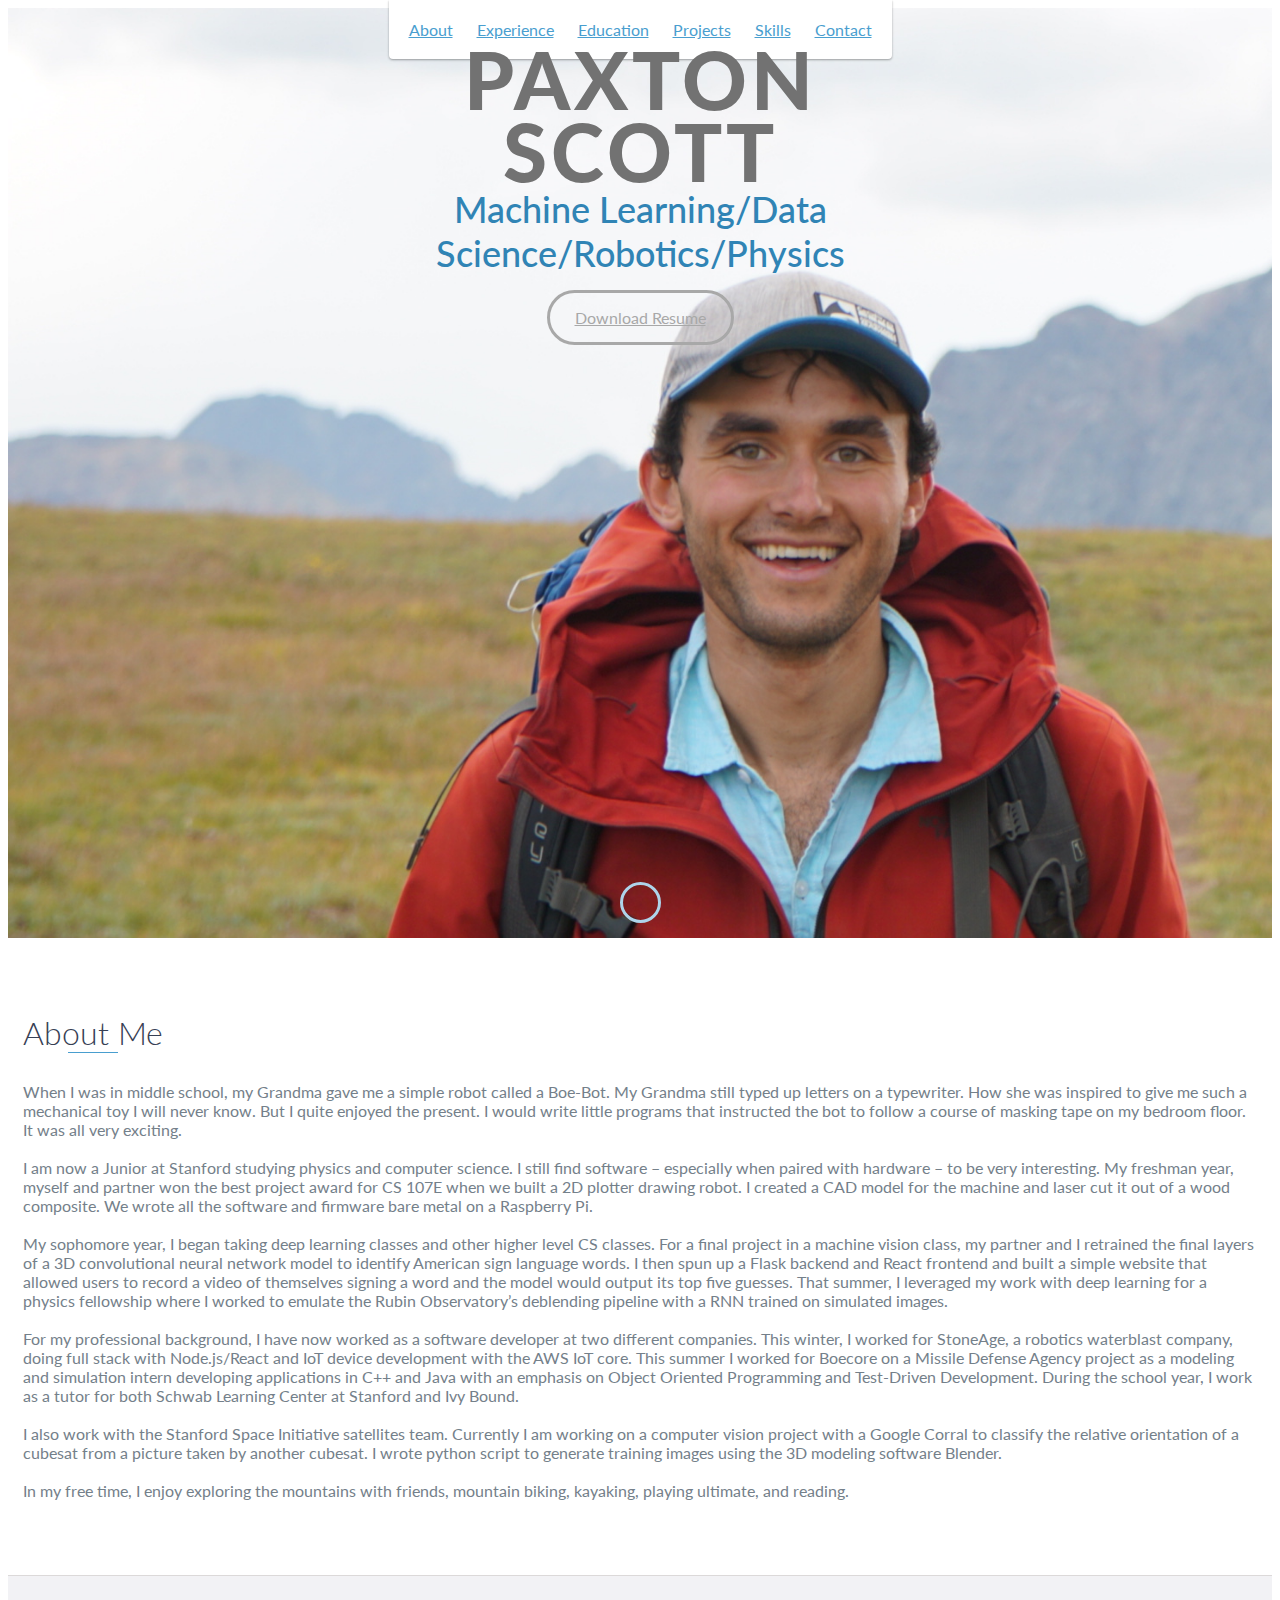
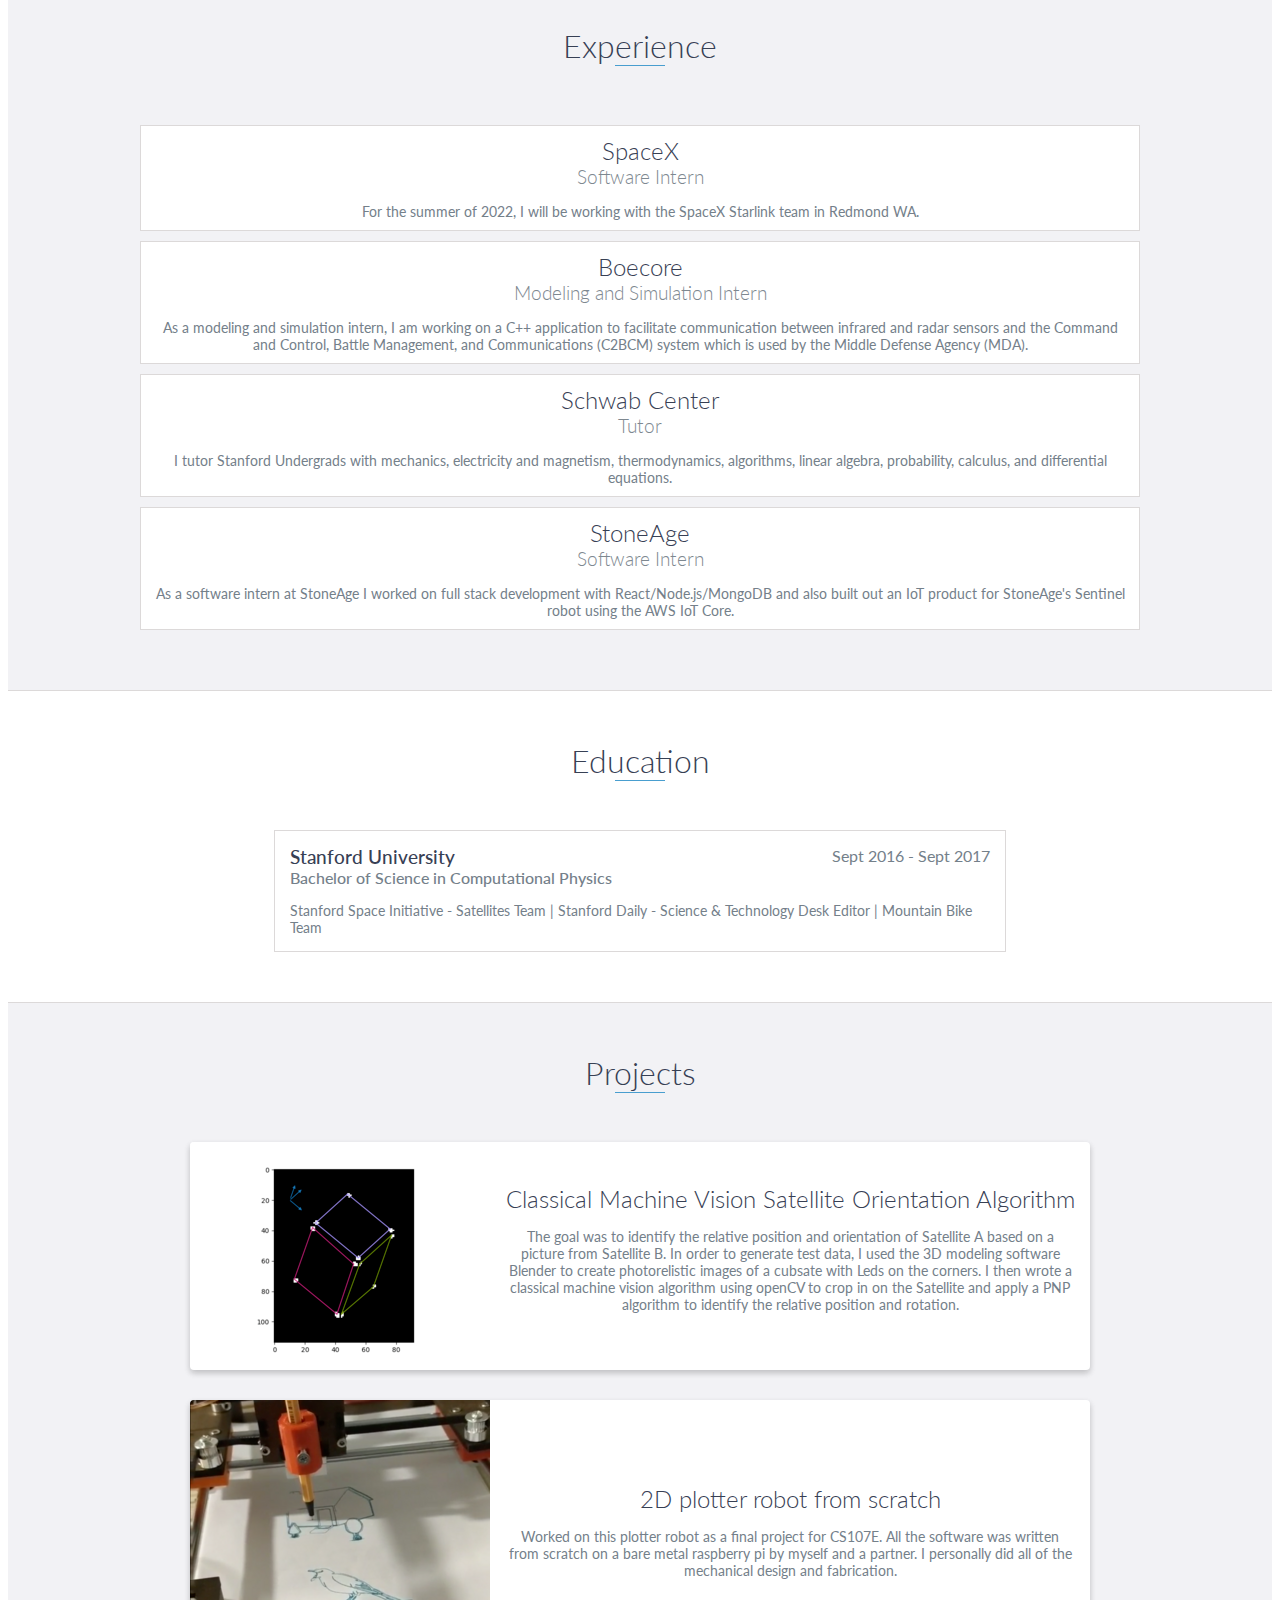
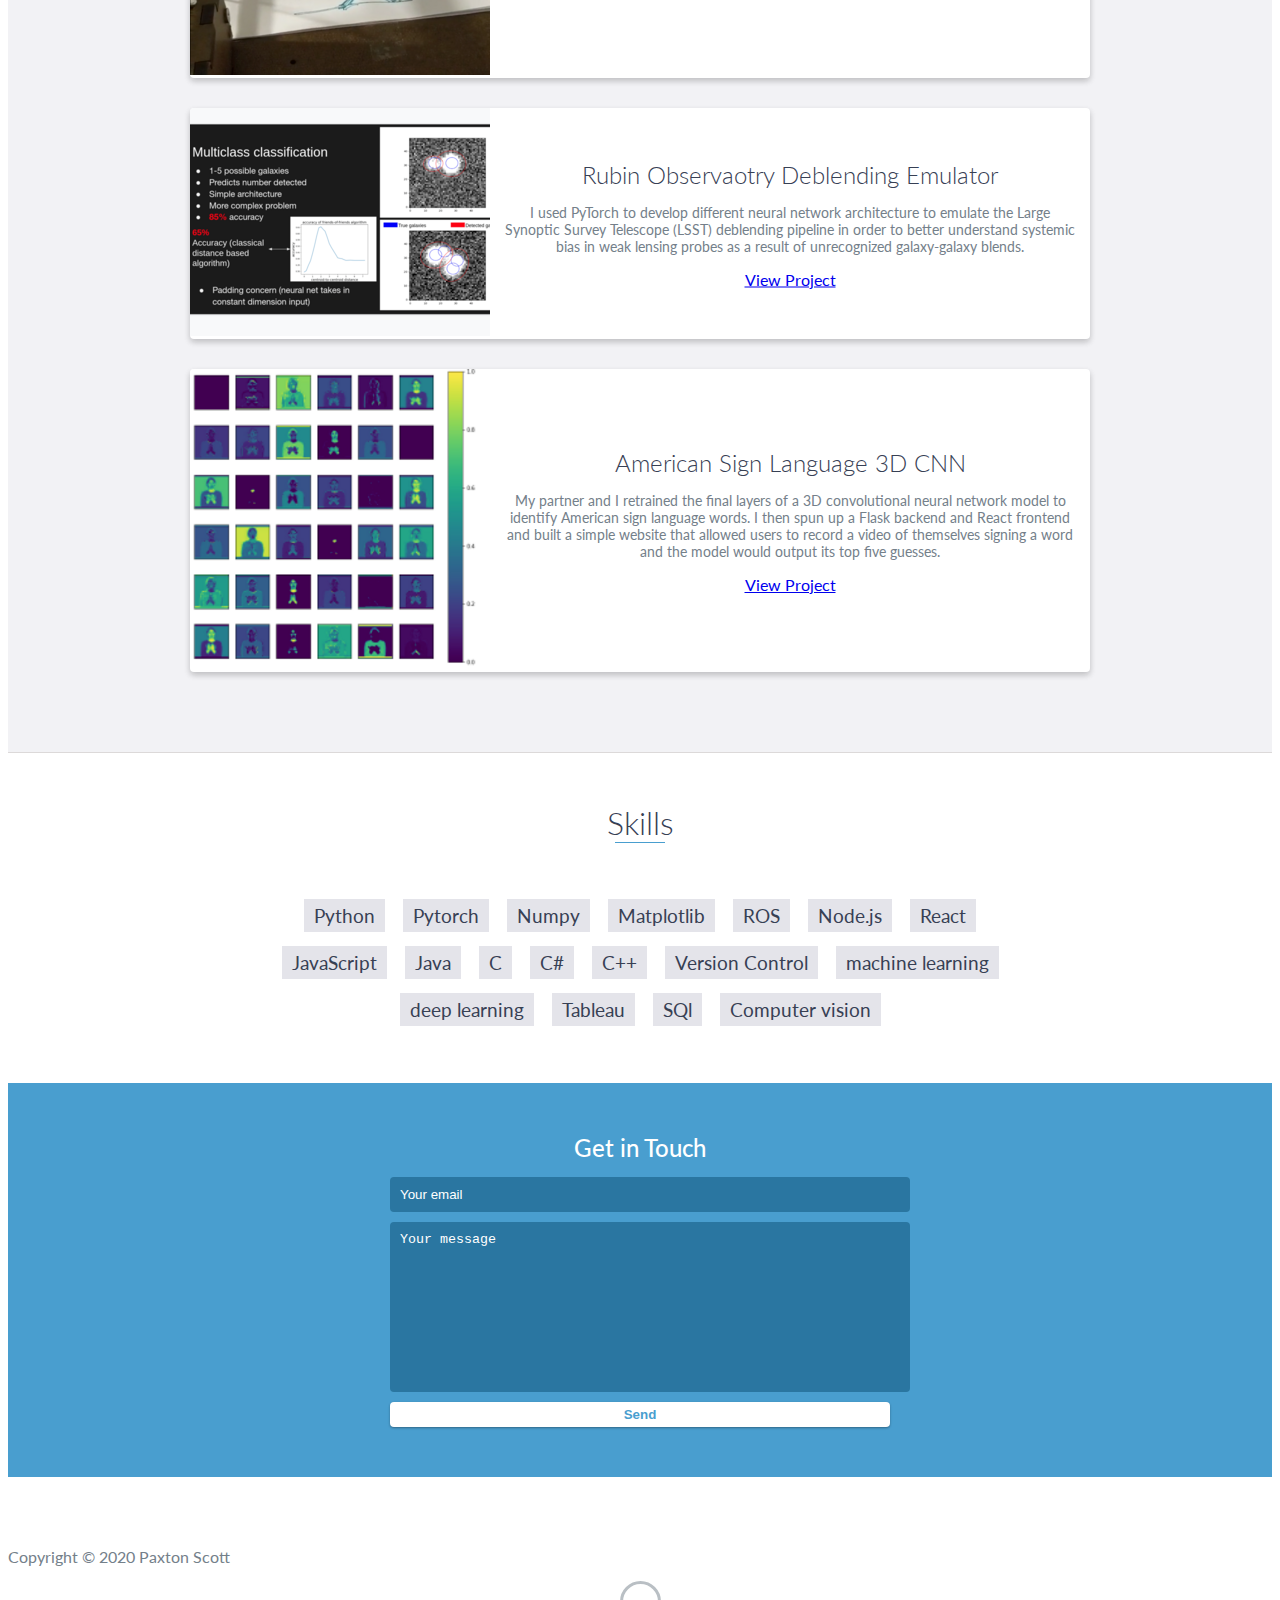
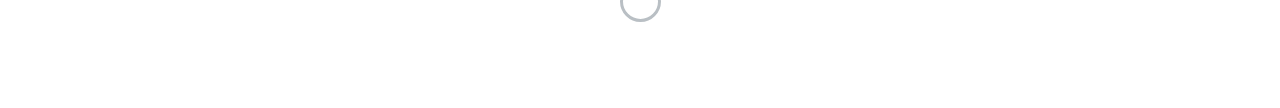
==== index.html @ 24ae9652 "added space x experince" ====
<!DOCTYPE html>
<html class="no-js" lang="en">

<head>
    <meta charset="utf-8">
    <meta http-equiv="X-UA-Compatible" content="IE=edge">
    <meta name="viewport" content="width=device-width, initial-scale=1">
    <title>My Portfolio</title>
	<link rel="shortcut icon" href="favicon.ico" type="image/x-icon">
	<link rel="icon" href="favicon.ico" type="image/x-icon">
    <link href="https://fonts.googleapis.com/css?family=Lato:300,400,700,900" rel="stylesheet">
    <link rel="stylesheet" href="libs/font-awesome/css/font-awesome.min.css">
    <link href="css/bootstrap.min.css" rel="stylesheet">
    <link href="css/styles.css" rel="stylesheet">
</head>

<body>
    <div id="mobile-menu-open" class="shadow-large">
        <i class="fa fa-bars" aria-hidden="true"></i>
    </div>
    <!-- End #mobile-menu-toggle -->
    <header>
        <div id="mobile-menu-close">
            <span>Close</span> <i class="fa fa-times" aria-hidden="true"></i>
        </div>
        <ul id="menu" class="shadow">
            <li>
                <a href="#about">About</a>
            </li>
            <li>
                <a href="#experience">Experience</a>
            </li>
            <li>
                <a href="#education">Education</a>
            </li>
            <li>
                <a href="#projects">Projects</a>
            </li>
            <li>
                <a href="#skills">Skills</a>
            </li>
            <li>
                <a href="#contact">Contact</a>
            </li>
        </ul>
    </header>
    <!-- End header -->

    <div id="lead">
        <div id="lead-content">
            <h1>Paxton Scott</h1>
            <h2>Machine Learning/Data Science/Robotics/Physics</h2>
            <a href="../images/paxtonResume.pdf" class="btn-rounded-white">Download Resume</a>
        </div>
        <!-- End #lead-content -->

        <div id="lead-overlay"></div>

        <div id="lead-down">
            <span>
                <i class="fa fa-chevron-down" aria-hidden="true"></i>
            </span>
        </div>
        <!-- End #lead-down -->
    </div>
    <!-- End #lead -->

    <div id="about">
        <div class="container">
            <div class="row">
                <div class="col-md-4">
                    <h2 class="heading">About Me</h2>
                </div>
                <div class="col-md-8">
                    <p>
                        When I was in middle school, my Grandma gave me a simple robot called a Boe-Bot. My Grandma still typed up letters on a typewriter. How she was inspired to give me such a mechanical toy I will never know. But I quite enjoyed the present. I would write little programs that instructed the bot to follow a course of masking tape on my bedroom floor. It was all very exciting. 
                        <br> <br>
                        I am now a Junior at Stanford studying physics and computer science. I still find software – especially when paired with hardware – to be very interesting. My freshman year, myself and partner won the best project award for CS 107E when we built a 2D plotter drawing robot. I created a CAD model for the machine and laser cut it out of a wood composite. We wrote all the software and firmware bare metal on a Raspberry Pi. 
                        <br> <br>
                        My sophomore year, I began taking deep learning classes and other higher level CS classes. For a final project in a machine vision class, my partner and I retrained the final layers of a 3D convolutional neural network model to identify American sign language words. I then spun up a  Flask backend and React frontend and built a simple website that allowed users to record a video of themselves signing a word and the model would output its top five guesses. That summer, I leveraged my work with deep learning for a physics fellowship where I worked to emulate the Rubin Observatory’s deblending pipeline with a RNN trained on simulated images. 
                        <br> <br>
                        For my professional background, I have now worked as a software developer at two different companies. This winter, I worked for StoneAge, a robotics waterblast company, doing full stack with Node.js/React and IoT device development with the AWS IoT core. This summer I worked for Boecore on a Missile Defense Agency project as a modeling and simulation intern developing applications in C++ and Java with an emphasis on Object Oriented Programming and Test-Driven Development. During the school year, I work as a tutor for both Schwab Learning Center at Stanford and Ivy Bound.
                        <br> <br>
                        I also work with the Stanford Space Initiative satellites team. Currently I am working on a computer vision project with a Google Corral to classify the relative orientation of a cubesat from a picture taken by another cubesat. I wrote python script to generate training images using the 3D modeling software Blender. 
                        <br> <br>
                        In my free time, I enjoy exploring the mountains with friends, mountain biking, kayaking, playing ultimate, and reading. 

                        
                    </p>
                </div>
            </div>
        </div>
    </div>
    <!-- End #about -->

    <div id="experience" class="background-alt">
        <h2 class="heading">Experience</h2>
        <div id="experience-timeline">
            <div data-date="June 2019 – Present">
                <h3>SpaceX</h3>
                <h4>Software Intern</h4>
                <p>
                    For the summer of 2022, I will be working with the SpaceX Starlink team in Redmond WA. 
                </p>
            </div>

            <div data-date="June 2021 – August 2021">
                <h3>Boecore</h3>
                <h4>Modeling and Simulation Intern</h4>
                <p>
                    As a modeling and simulation intern, I am working on a C++ application to facilitate communication between infrared and radar sensors and the Command and Control, Battle Management, and Communications (C2BCM) system which is used by the Middle Defense Agency (MDA).
                </p>
            </div>

            <div data-date="June 2019 – August 2021">
                <h3>Schwab Center</h3>
                <h4>Tutor</h4>
                <p>
                    I tutor Stanford Undergrads with mechanics, electricity and magnetism, thermodynamics, algorithms, linear algebra, probability, calculus, and differential equations.
                </p>
            </div>

            <div data-date="December 2020 – April 2021">
                <h3>StoneAge</h3>
                <h4>Software Intern</h4>
                <p>
                    As a software intern at StoneAge I worked on full stack development with React/Node.js/MongoDB and also built out an IoT product for StoneAge's Sentinel robot using the AWS IoT Core.
                </p>
            </div>


        </div>
    </div>
    <!-- End #experience -->

    <div id="education">
        <h2 class="heading">Education</h2>
        <div class="education-block">
            <h3>Stanford University</h3>
            <span class="education-date">Sept 2016 - Sept 2017</span>
            <h4>Bachelor of Science in Computational Physics</h4>
            <p>
                Stanford Space Initiative - Satellites Team | Stanford Daily - Science & Technology Desk Editor | Mountain Bike Team
            </p>
        </div>
        <!-- End .education-block -->

    </div>
    <!-- End #education -->


    <div id="projects" class="background-alt">
        <h2 class="heading">Projects</h2>
        <div class="container">
            <div class="row">

                <div class="project shadow-large">
                    <div class="project-image">
                        <img src="images/orientation.png" />
                    </div>
                    <!-- End .project-image -->
                    <div class="project-info">
                        <h3>Classical Machine Vision Satellite Orientation Algorithm</h3>
                        <p>
                        The goal was to identify the relative position and orientation of Satellite A based on a picture from Satellite B. In order to generate test data, I used the 3D modeling software Blender to create photorelistic images of a cubsate with Leds on the corners. I then wrote a classical machine vision algorithm using openCV to crop in on the Satellite and apply a PNP algorithm to identify the relative position and rotation.  
                        </p>
                    </div>
                    <!-- End .project-info -->
                </div>

                <div class="project shadow-large">
                    <div class="project-image">
                        <img src="images/draw2.png" />
                    </div>
                    <!-- End .project-image -->
                    <div class="project-info">
                        <h3>2D plotter robot from scratch</h3>
                        <p>
                            Worked on this plotter robot as a final project for CS107E. All the software was written from scratch on a bare metal raspberry pi by myself and a partner. I personally did all of the mechanical design and fabrication.
                        </p>
                    </div>
                    <!-- End .project-info -->
                </div>
                <!-- End .project -->

                <div class="project shadow-large">
                    <div class="project-image">
                        <img src="images/slide2.png" />
                    </div>
                    <!-- End .project-image -->
                    <div class="project-info">
                        <h3>Rubin Observaotry Deblending Emulator</h3>
                        <p>
                            I used PyTorch to develop different neural network architecture to emulate the Large Synoptic Survey Telescope (LSST) deblending pipeline in order to better understand systemic bias in weak lensing probes as a result of unrecognized galaxy-galaxy blends.
                        </p>
                        <a href="./images/LSSTpresentation.pdf">View Project</a>
                    </div>
                    <!-- End .project-info -->
                </div>

                <div class="project shadow-large">
                    <div class="project-image">
                        <img src="images/faces.png" />
                    </div>
                    <!-- End .project-image -->
                    <div class="project-info">
                        <h3>American Sign Language 3D CNN</h3>
                        <p>
                            My partner and I retrained the final layers of a 3D convolutional neural network model to identify American sign language words. I then spun up a  Flask backend and React frontend and built a simple website that allowed users to record a video of themselves signing a word and the model would output its top five guesses. 
                        </p>
                        <a href="./images/CS213n_project_final.pdf">View Project</a>
                    </div>
                    <!-- End .project-info -->
                </div>
                <!-- End .project -->
            </div>
        </div>
    </div>
    <!-- End #projects -->

    <div id="skills">
        <h2 class="heading">Skills</h2>
        <ul>
            <li>Python</li>
            <li>Pytorch</li>
            <li>Numpy</li>
            <li>Matplotlib</li>
            <li>ROS</li>
            <li>Node.js</li>
            <li>React</li>
            <li>JavaScript</li>
            <li>Java</li>
            <li>C</li>
            <li>C#</li>
            <li>C++</li>
            <li>Version Control</li>
            <li>machine learning</li>
            <li>deep learning</li>
            <li>Tableau</li>
            <li>SQl</li>
            <li>Computer vision</li>
        </ul>
    </div>
    <!-- End #skills -->

    <div id="contact">
        <h2>Get in Touch</h2>
        <div id="contact-form">
            <form method="POST" action="https://formspree.io/f/xvodyqrz">
                <input type="hidden" name="_subject" value="Contact request from personal website" />
                <input type="email" name="_replyto" placeholder="Your email" required>
                <textarea name="message" placeholder="Your message" required></textarea>
                <button type="submit">Send</button>
            </form>
        </div>
        <!-- End #contact-form -->
    </div>
    <!-- End #contact -->

    <footer>
        <div class="container">
            <div class="row">
                <div class="col-sm-5 copyright">
                    <p>
                        Copyright &copy; 2020 Paxton Scott
                    </p>
                </div>
                <div class="col-sm-2 top">
                    <span id="to-top">
                        <i class="fa fa-chevron-up" aria-hidden="true"></i>
                    </span>
                </div>
                <div class="col-sm-5 social">
                    <ul>
                        <li>
                            <a href="https://github.com/paxtonsc" target="_blank"><i class="fa fa-github" aria-hidden="true"></i></a>
                        </li>
                        <li>
                            <a href="https://www.linkedin.com/in/paxton-cecil-scott/" target="_blank"><i class="fa fa-linkedin" aria-hidden="true"></i></a>
                        </li>
                    </ul>
                </div>
            </div>
        </div>
    </footer>
    <!-- End footer -->

    <script src="https://ajax.googleapis.com/ajax/libs/jquery/1.12.4/jquery.min.js"></script>
    <script src="js/scripts.min.js"></script>
</body>

</html>
---- css/styles.css ----
/*!
    Title: Dev Portfolio Template
    Version: 1.2.2
    Last Change: 03/25/2020
    Author: Ryan Fitzgerald
    Repo: https://github.com/RyanFitzgerald/devportfolio-template
    Issues: https://github.com/RyanFitzgerald/devportfolio-template/issues

    Description: This file contains all the styles associated with the page
    that don't come from third party libraries. This file gets compiled using
    Gulp and send to the /css folder which is then loaded on the page.
*/body{font-family:'Lato', sans-serif;font-size:16px}body.active{overflow:hidden;z-index:-1}.no-js #experience-timeline>div{background:#fff;padding:10px;margin-bottom:10px;border:1px solid #dcd9d9}.no-js #experience-timeline>div h3{font-size:1.5em;font-weight:300;color:#374054;display:inline-block;margin:0}.no-js #experience-timeline>div h4{font-size:1.2em;font-weight:300;color:#7e8890;margin:0 0 15px 0}.no-js #experience-timeline>div p{color:#74808a;font-size:0.9em;margin:0}.no-js #experience-timeline:before,.no-js #experience-timeline:after{content:none}@keyframes dropHeader{0%{transform:translateY(-100%)}100%{transform:translateY(0)}}header{position:absolute;top:0;left:0;right:0;text-align:center;z-index:10;animation-name:dropHeader;animation-iteration-count:1;animation-timing-function:ease;animation-duration:0.75s}header ul{display:inline-block;background:#fff;text-align:center;padding:10px;margin:0;border-bottom-right-radius:4px;border-bottom-left-radius:4px}header li{display:inline-block}header a{display:block;color:#499ecf;padding:10px}header a:hover{color:#3593c9;text-decoration:none;background:#eee;border-radius:4px}header a:focus{color:#499ecf;text-decoration:none}header.active{display:block}header.sticky{position:fixed;z-index:999}#menu.active{display:block}#mobile-menu-open{display:none;cursor:pointer;position:fixed;right:15px;top:10px;color:#499ecf;font-size:1.5em;z-index:20;padding:0 7px;border-radius:4px;background:#fff}#mobile-menu-close{display:none;text-align:right;width:100%;background:#fff;font-size:1.5em;padding-right:15px;padding-top:10px;cursor:pointer;color:#499ecf}#mobile-menu-close span{font-size:0.5em;text-transform:uppercase}#mobile-menu-close i{vertical-align:middle}footer{padding:50px 0}.copyright{padding-top:20px}.copyright p{margin:0;color:#74808a}.top{text-align:center}.top span{cursor:pointer;display:block;margin:15px auto 0 auto;width:35px;height:35px;border-radius:50%;border:3px solid #b9bfc4;text-align:center}.top i{color:#74808a}.social{text-align:right}.social ul{margin:5px 0 0 0;padding:0}.social li{display:inline-block;font-size:1.25em;list-style:none}.social a{display:block;color:#74808a;padding:10px}.social a:hover{color:#499ecf}.btn-rounded-white{display:inline-block;color:#a8a8a8;padding:15px 25px;border:3px solid #a8a8a8;border-radius:30px;transition:.5s ease all}.btn-rounded-white:hover{color:#499ecf;background:#fff;text-decoration:none}.shadow{box-shadow:0 1px 3px rgba(0,0,0,0.12),0 1px 2px rgba(0,0,0,0.24)}.shadow-large{box-shadow:0 3px 6px rgba(0,0,0,0.08),0 3px 6px rgba(0,0,0,0.15)}.heading{position:relative;display:inline-block;font-size:2em;font-weight:300;margin:0 0 30px 0}.heading:after{position:absolute;content:'';top:100%;height:1px;width:50px;left:0;right:0;margin:0 auto;background:#499ecf}.background-alt{background:#f2f2f5}#lead{position:relative;height:100vh;min-height:500px;max-height:1080px;background:url(../images/paxton.jpg);background-size:cover;padding:15px;overflow:hidden}#lead-content{position:absolute;z-index:10;top:20%;left:50%;transform:translate(-50%, -50%);text-align:center}#lead-content h1,#lead-content h2{margin:0}#lead-content h1{color:#727272;font-weight:900;font-size:5em;text-transform:uppercase;letter-spacing:0.05em;line-height:0.9em}#lead-content h2{color:#3084b5;font-weight:500;font-size:2.25em;margin-bottom:15px}#lead-overlay{position:absolute;height:100%;width:100%;top:0;right:0;bottom:0;left:0;background:rgba(53,147,201,0);z-index:1}#lead-down{position:absolute;left:0;right:0;width:100%;text-align:center;z-index:10;bottom:15px;color:#fff}#lead-down span{cursor:pointer;display:block;margin:0 auto;width:35px;height:35px;border-radius:50%;border:3px solid #aed4ea;text-align:center}#lead-down i{animation:pulsate 1.5s ease;animation-iteration-count:infinite;padding-top:5px}@keyframes pulsate{0%{transform:scale(1, 1)}50%{transform:scale(1.2, 1.2)}100%{transform:scale(1, 1)}}#about{padding:75px 15px;border-bottom:1px solid #dcd9d9}#about h2{color:#374054}#about p{color:#74808a;margin:0}#experience{padding:50px 15px;text-align:center;border-bottom:1px solid #dcd9d9}#experience h2{color:#374054}#experience-timeline{margin:30px auto 0 auto;position:relative;max-width:1000px}#experience-timeline:before{position:absolute;content:'';top:0;bottom:0;left:303px;right:auto;height:100%;width:3px;background:#499ecf;z-index:0}#experience-timeline:after{position:absolute;content:'';width:3px;height:40px;background:#499ecf;background:linear-gradient(to bottom, #499ecf, rgba(73,158,207,0));top:100%;left:303px}.vtimeline-content{margin-left:350px;background:#fff;border:1px solid #e6e6e6;padding:15px;border-radius:3px;text-align:left}.vtimeline-content h3{font-size:1.5em;font-weight:300;color:#374054;display:inline-block;margin:0}.vtimeline-content h4{font-size:1.2em;font-weight:300;color:#7e8890;margin:0 0 15px 0}.vtimeline-content p{color:#74808a;font-size:0.9em;margin:0}.vtimeline-point{position:relative;display:block;margin-bottom:30px}.vtimeline-icon{position:relative;color:#fff;width:50px;height:50px;background:#499ecf;border-radius:50%;float:left;z-index:99;margin-left:280px}.vtimeline-icon i{display:block;font-size:2em;margin-top:10px}.vtimeline-date{width:260px;text-align:right;position:absolute;left:0;top:10px;font-weight:300;color:#374054}#education{padding:50px 15px 20px 15px;border-bottom:1px solid #dcd9d9;text-align:center}#education h2{color:#374054;margin-bottom:50px}.education-block{max-width:700px;margin:0 auto 30px auto;padding:15px;border:1px solid #dcd9d9;text-align:left}.education-block h3{font-weight:500;float:left;margin:0;color:#374054}.education-block span{color:#74808a;float:right}.education-block h4{color:#74808a;clear:both;font-weight:500;margin:0 0 15px 0}.education-block p,.education-block ul{margin:0;color:#74808a;font-size:0.9em}.education-block ul{padding:0 0 0 15px}#projects{padding:50px 15px;border-bottom:1px solid #dcd9d9;text-align:center}#projects h2{color:#374054;margin-bottom:50px}.project{position:relative;max-width:900px;margin:0 auto 30px auto;overflow:hidden;background:#fff;border-radius:4px}.project-image{float:left}.project-info{position:absolute;top:50%;transform:translateY(-50%);margin-left:300px;padding:15px}.project-info h3{font-size:1.5em;font-weight:300;color:#374054;margin:0 0 15px 0}.project-info p{color:#74808a;margin:0 0 15px 0;font-size:0.9em}.no-image .project-info{position:relative;margin:0;padding:30px 15px;transform:none}#more-projects{display:none}#skills{padding:50px 15px;text-align:center}#skills h2{color:#374054;margin-bottom:50px}#skills ul{display:block;margin:0 auto;padding:0;max-width:800px}#skills li{display:inline-block;margin:7px;padding:5px 10px;color:#374054;background:#e4e4ea;list-style:none;cursor:default;font-size:1.2em}#contact{padding:50px 15px;background:#499ecf;text-align:center}#contact h2{margin:0 0 15px 0;color:#fff;font-weight:500}#contact-form{max-width:500px;margin:0 auto}#contact-form input,#contact-form textarea{display:block;width:100%;padding:10px;border-radius:4px;border:none;margin-bottom:10px;background:#2a76a1;color:#fff;transition:.5s ease all}#contact-form input::-webkit-input-placeholder,#contact-form textarea::-webkit-input-placeholder{color:#fff}#contact-form input:-moz-placeholder,#contact-form textarea:-moz-placeholder{color:#fff;opacity:1}#contact-form input::-moz-placeholder,#contact-form textarea::-moz-placeholder{color:#fff;opacity:1}#contact-form input:-ms-input-placeholder,#contact-form textarea:-ms-input-placeholder{color:#fff}#contact-form input:focus,#contact-form textarea:focus{outline:none;background:#205879}#contact-form textarea{height:150px;resize:none}#contact-form button{display:block;width:100%;background:#fff;border-radius:4px;padding:5px 10px;border:none;color:#499ecf;font-weight:700;box-shadow:0 1px 3px rgba(0,0,0,0.12),0 1px 2px rgba(0,0,0,0.24);transition:.5s ease all}#contact-form button:hover{box-shadow:0 10px 20px rgba(0,0,0,0.19),0 6px 6px rgba(0,0,0,0.23)}.optional-section{padding:50px 15px;text-align:center;border-top:1px solid #dcd9d9}.optional-section h2{color:#374054}.optional-section-block{max-width:700px;margin:0 auto 30px auto;padding:15px;border:1px solid #dcd9d9;background:#fff;text-align:left}.optional-section-block h3{font-weight:500;margin:0 0 15px 0;color:#374054}.optional-section-block h4{color:#74808a;clear:both;font-weight:500;margin:0 0 15px 0}.optional-section-block p,.optional-section-block ul{margin:0 0 15px 0;color:#74808a;font-size:0.9em}.optional-section-block ul{padding:0 0 0 15px}@media only screen and (max-width: 750px){#experience-timeline:before,#experience-timeline:after{left:23px}.vtimeline-date{width:auto;text-align:left;position:relative;margin-bottom:15px;display:block;margin-left:70px}.vtimeline-icon{margin-left:0}.vtimeline-content{margin-left:70px}}@media only screen and (max-width: 992px){#lead{height:auto;min-height:auto;max-height:auto;padding:100px 15px}#lead-content{position:relative;transform:none;left:auto;top:auto}#lead-content h1{font-size:3em}#lead-content h2{font-size:1.75em}#about{text-align:center}#about p{text-align:left}}@media only screen and (max-width: 768px){header{position:fixed;display:none;z-index:999;animation:none;bottom:0;height:100%}#mobile-menu-open,#mobile-menu-close{display:block}#menu{height:100%;overflow-y:auto;box-shadow:none;border-radius:0;width:100%}#menu li{display:block;margin-bottom:10px}#lead-content h1{font-size:2em}#lead-content h2{font-size:1.3em}#lead-content a{padding:10px 20px}#lead-down{display:none}.education-block h3,.education-block span{float:none}.project-image{display:none}.project-info{position:relative;margin:0;padding:30px 15px;top:auto;transform:none}footer{text-align:center}.social{text-align:center}}@media only screen and (max-width: 480px){#lead-content h1{font-size:1.5em}#lead-content h2{font-size:1em}#lead-content a{font-size:0.9em;padding:5px 10px}}
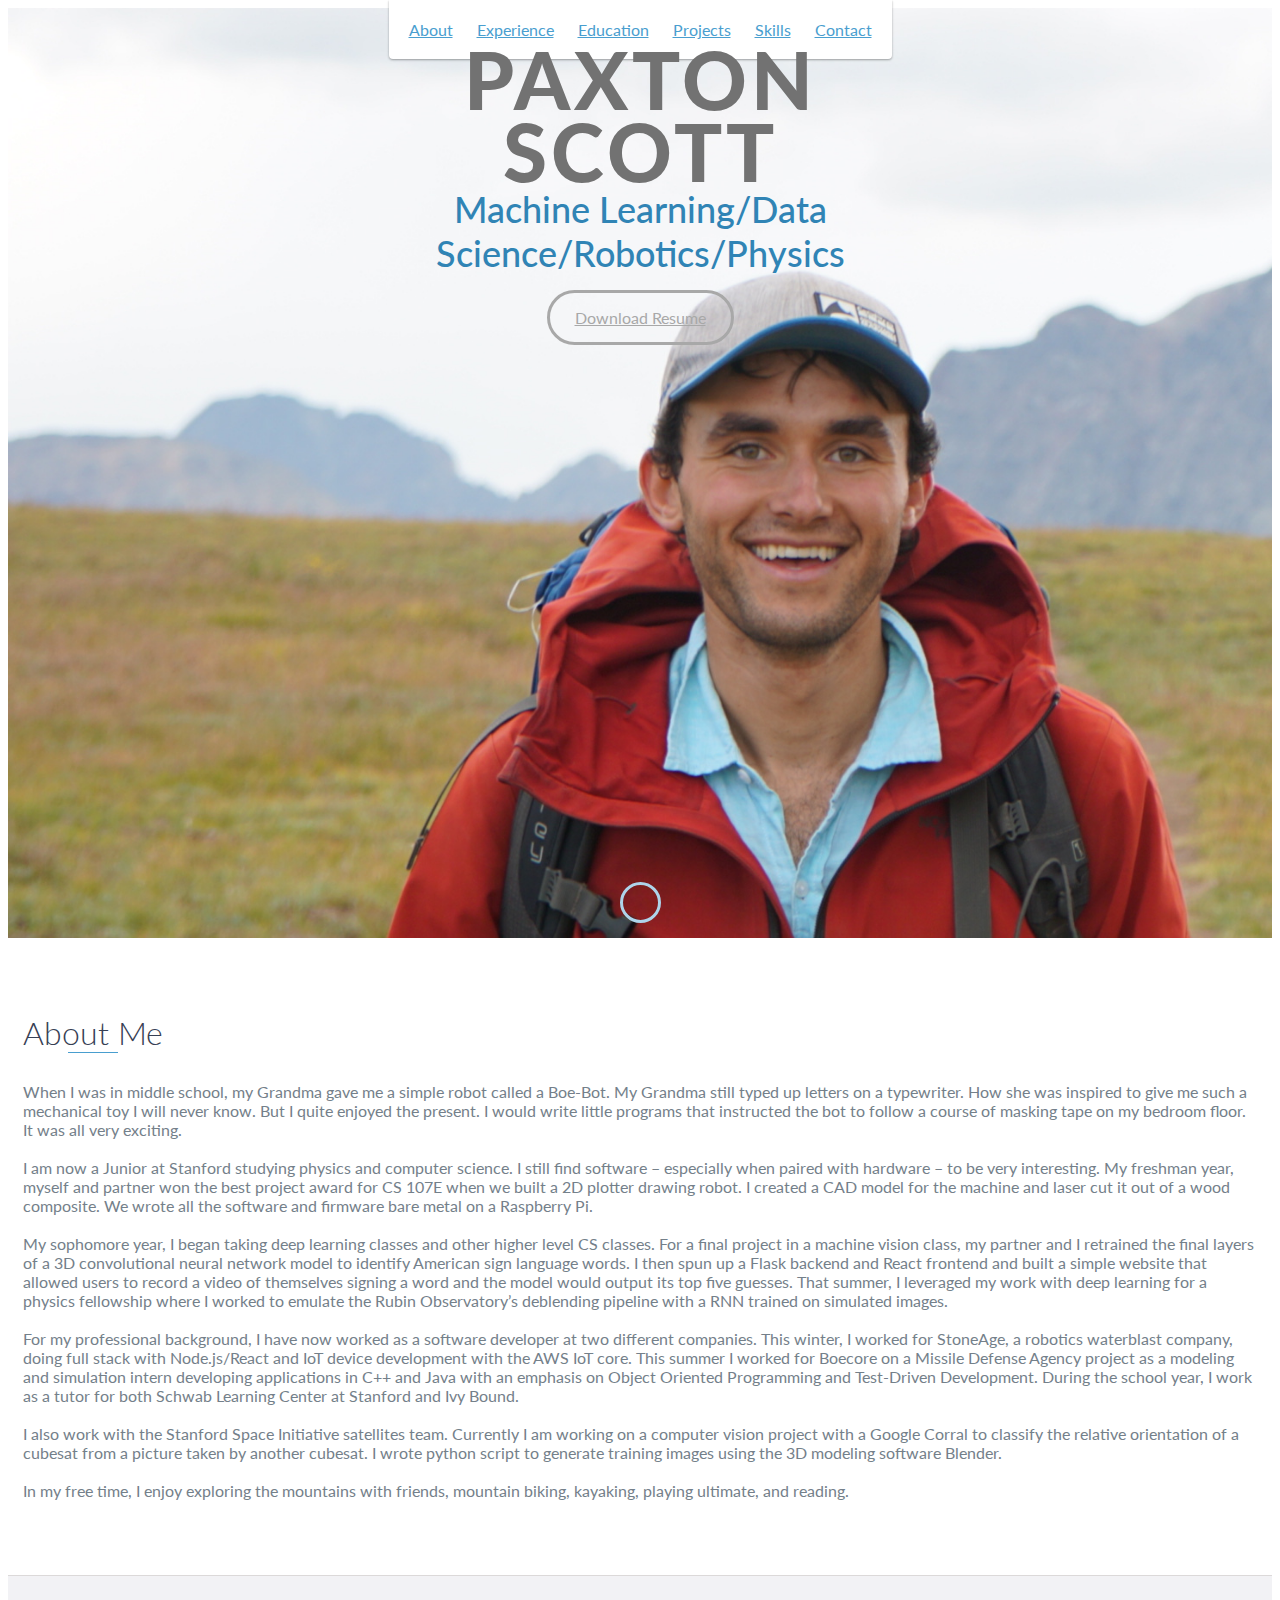
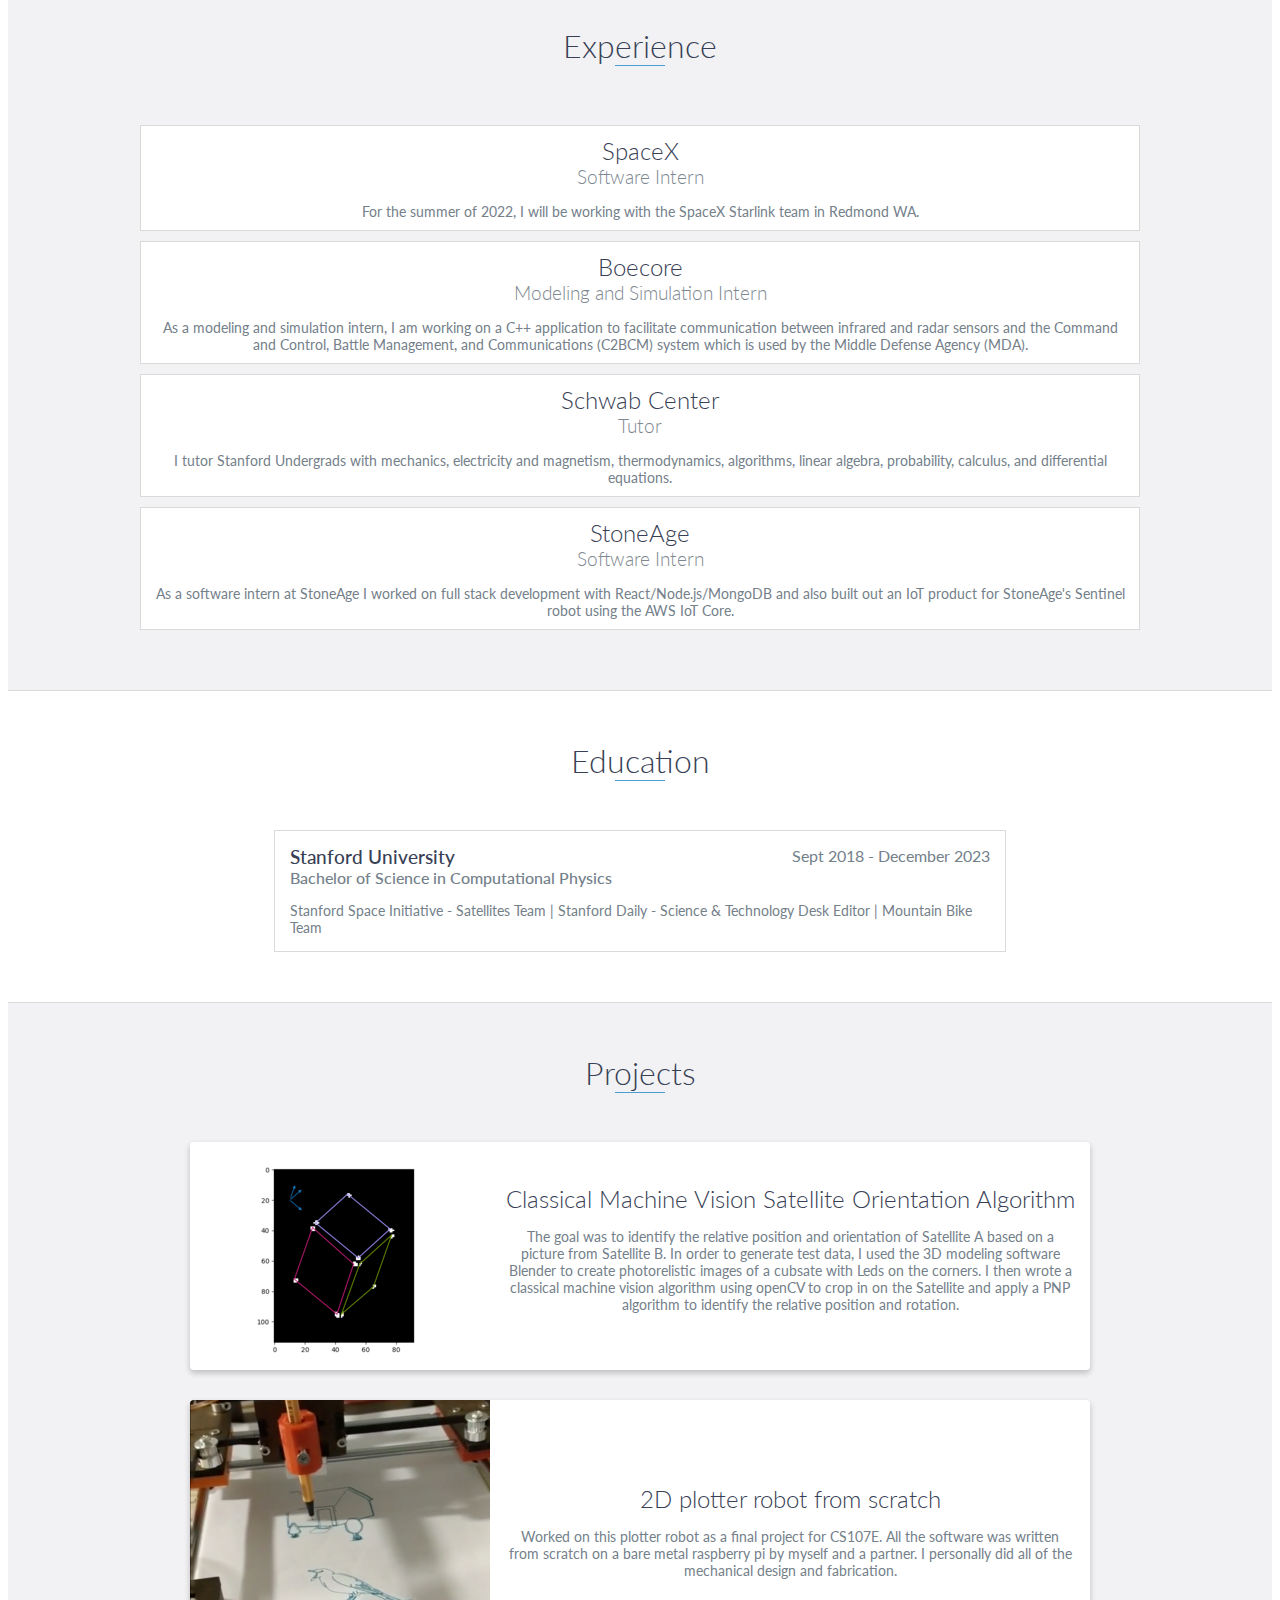
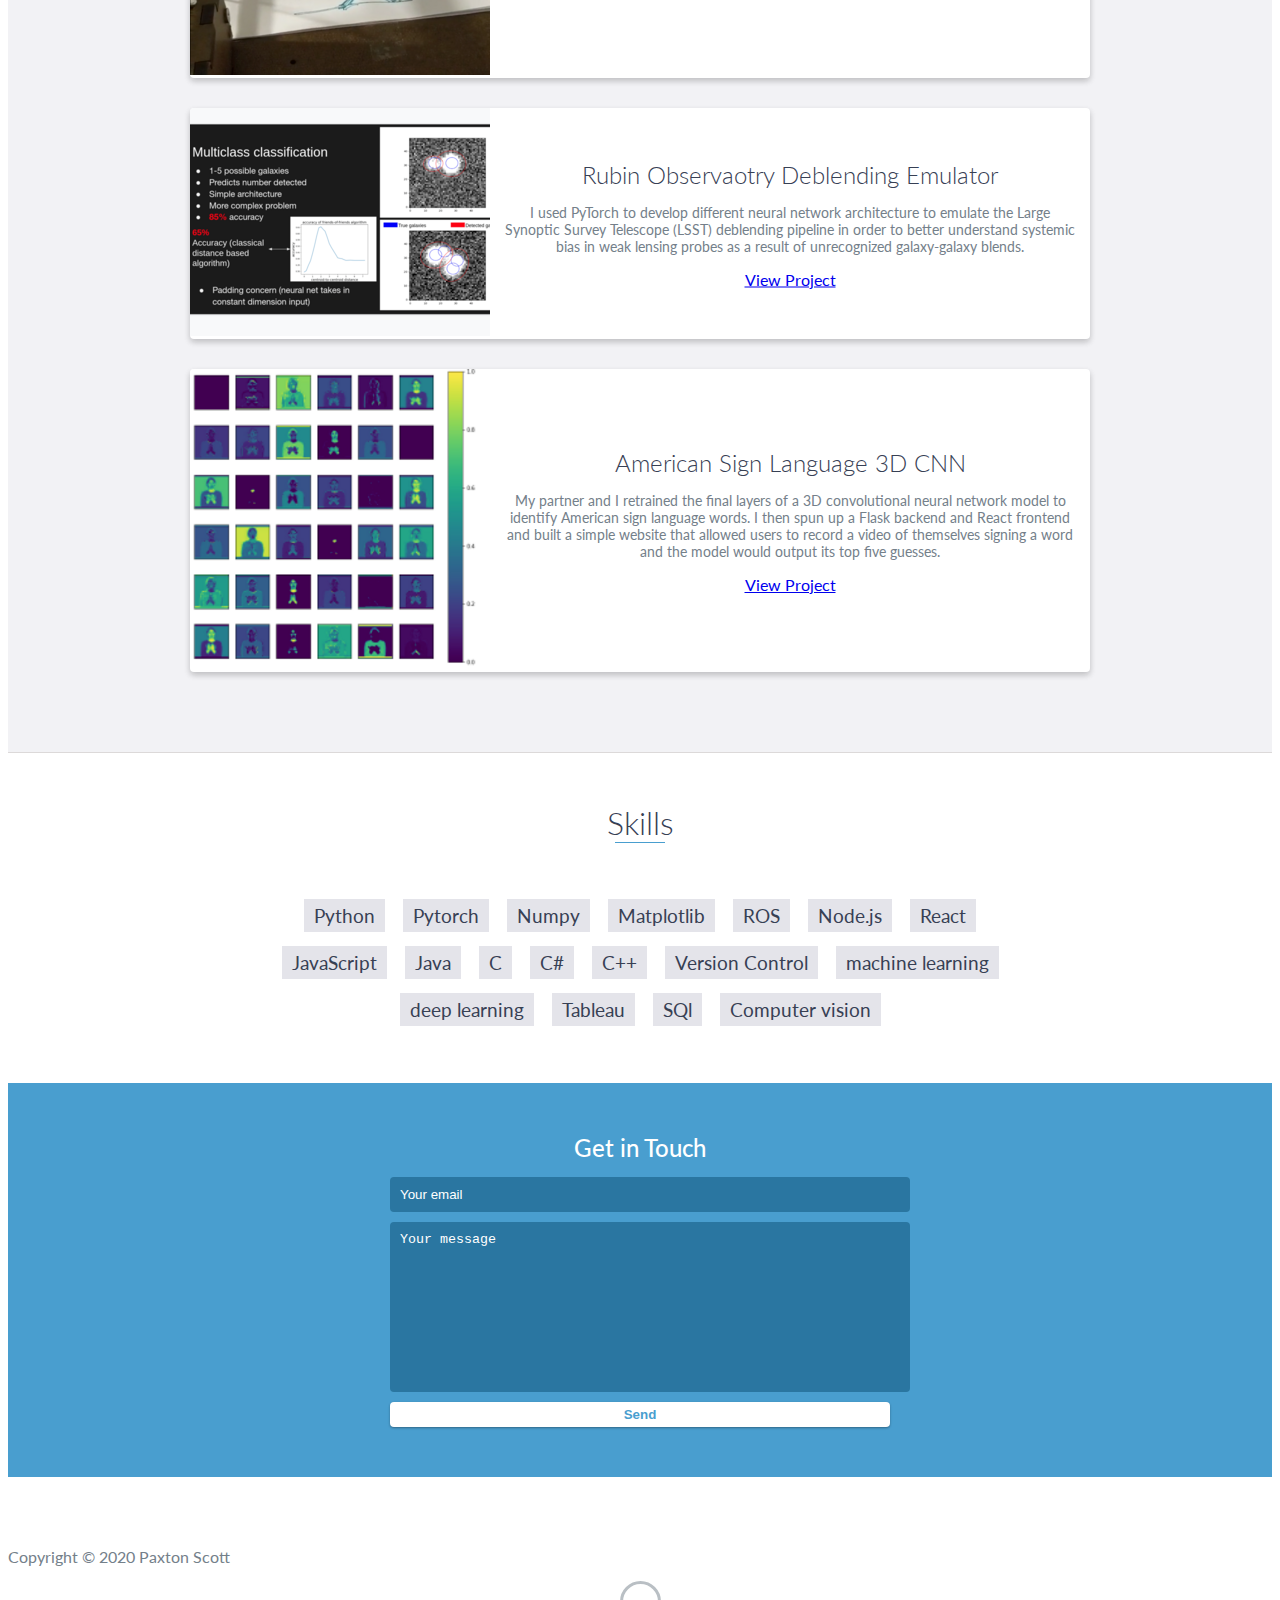
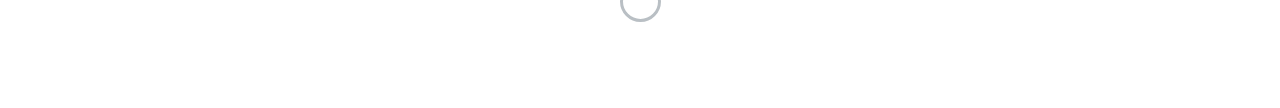
==== commit d93dca30: "date change on education" ====
--- a/index.html
+++ b/index.html
@@ -96,7 +96,7 @@
     <div id="experience" class="background-alt">
         <h2 class="heading">Experience</h2>
         <div id="experience-timeline">
-            <div data-date="June 2019 – Present">
+            <div data-date="June 2022 – September 2022">
                 <h3>SpaceX</h3>
                 <h4>Software Intern</h4>
                 <p>
@@ -137,7 +137,7 @@
         <h2 class="heading">Education</h2>
         <div class="education-block">
             <h3>Stanford University</h3>
-            <span class="education-date">Sept 2016 - Sept 2017</span>
+            <span class="education-date">Sept 2018 - December 2023</span>
             <h4>Bachelor of Science in Computational Physics</h4>
             <p>
                 Stanford Space Initiative - Satellites Team | Stanford Daily - Science & Technology Desk Editor | Mountain Bike Team
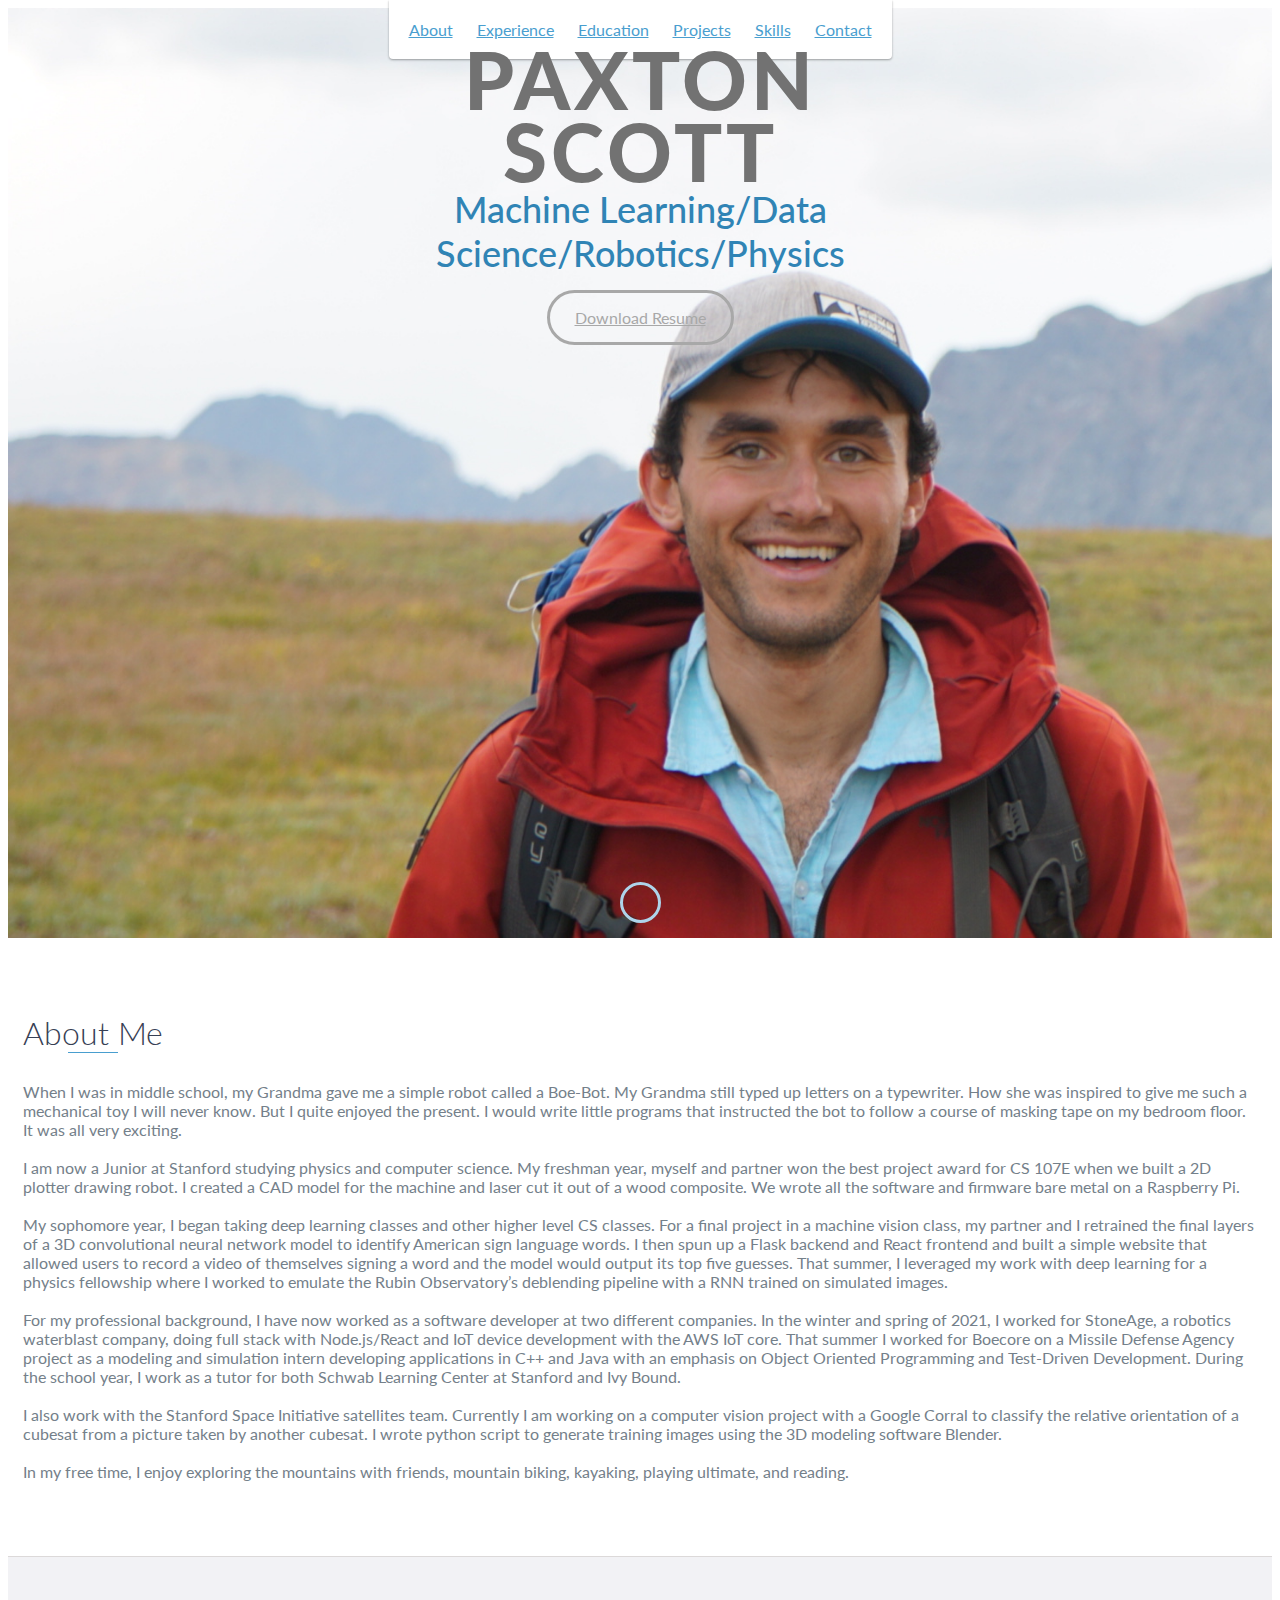
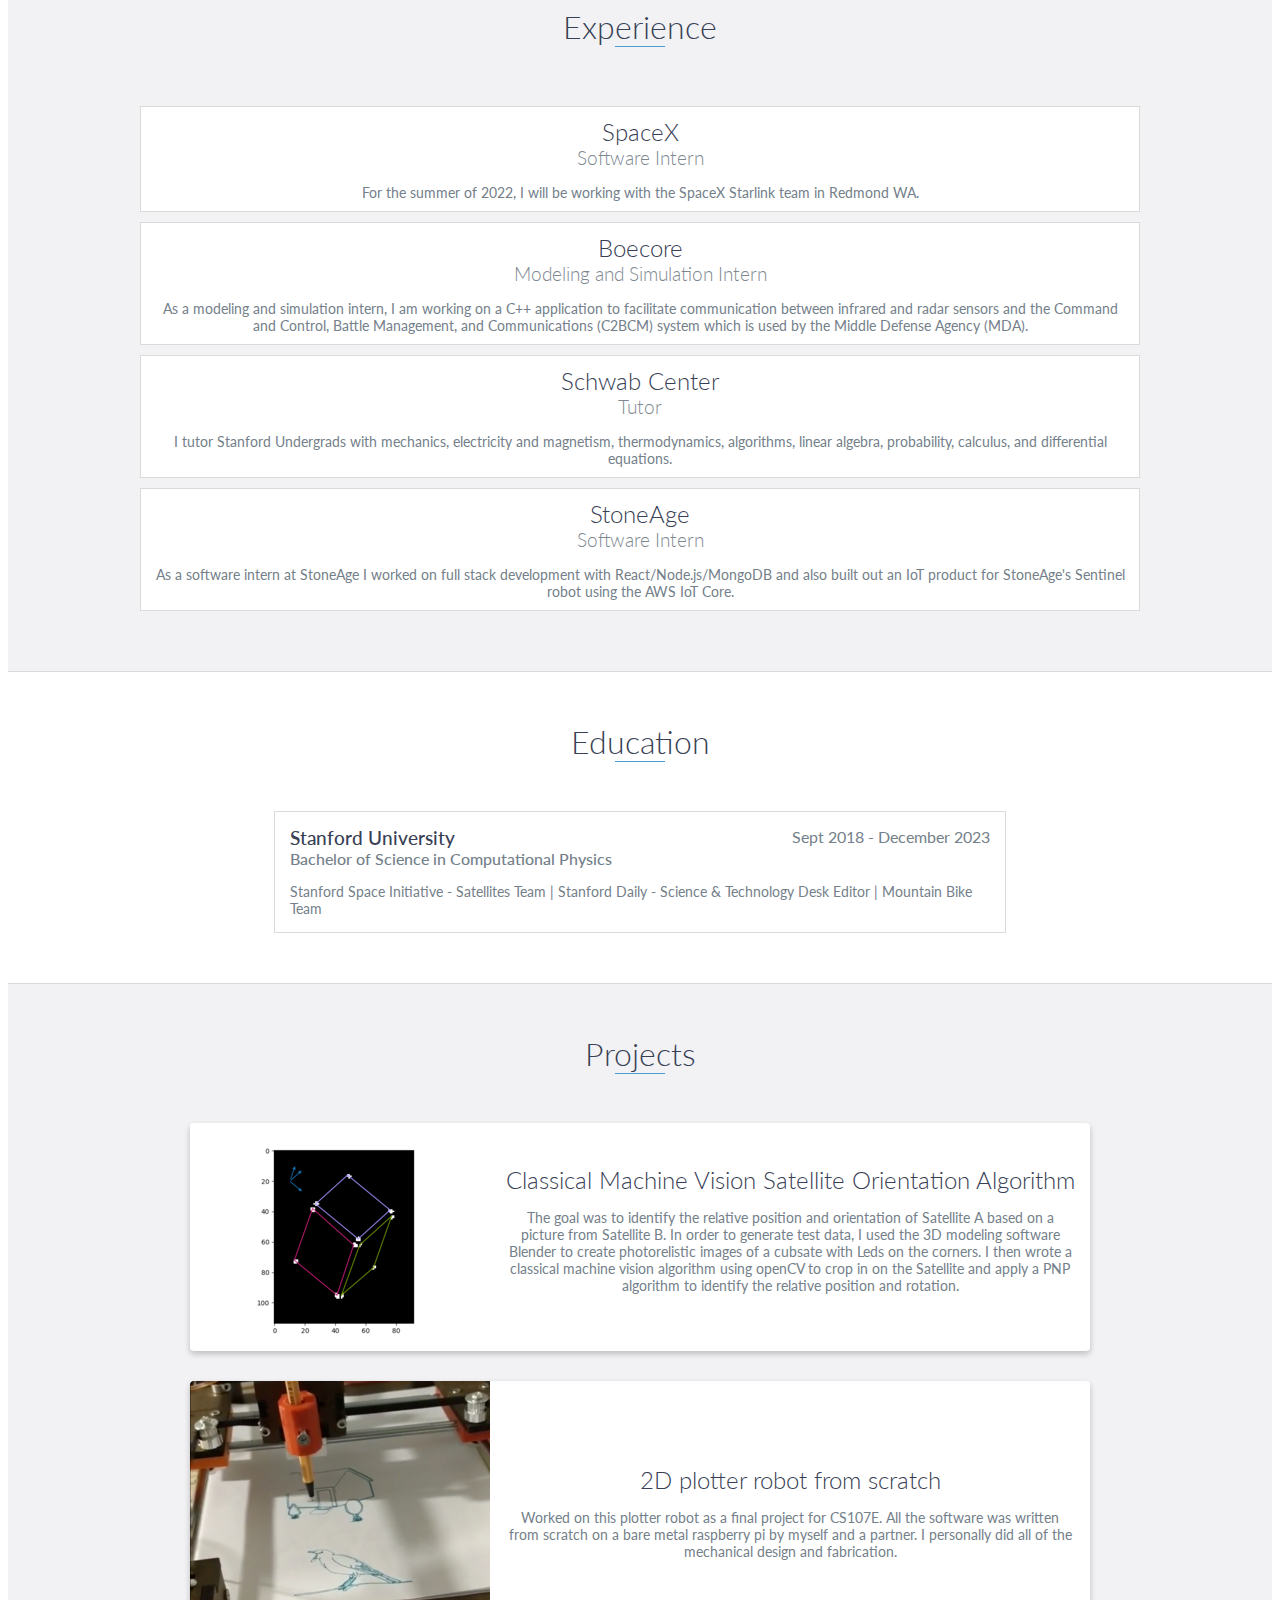
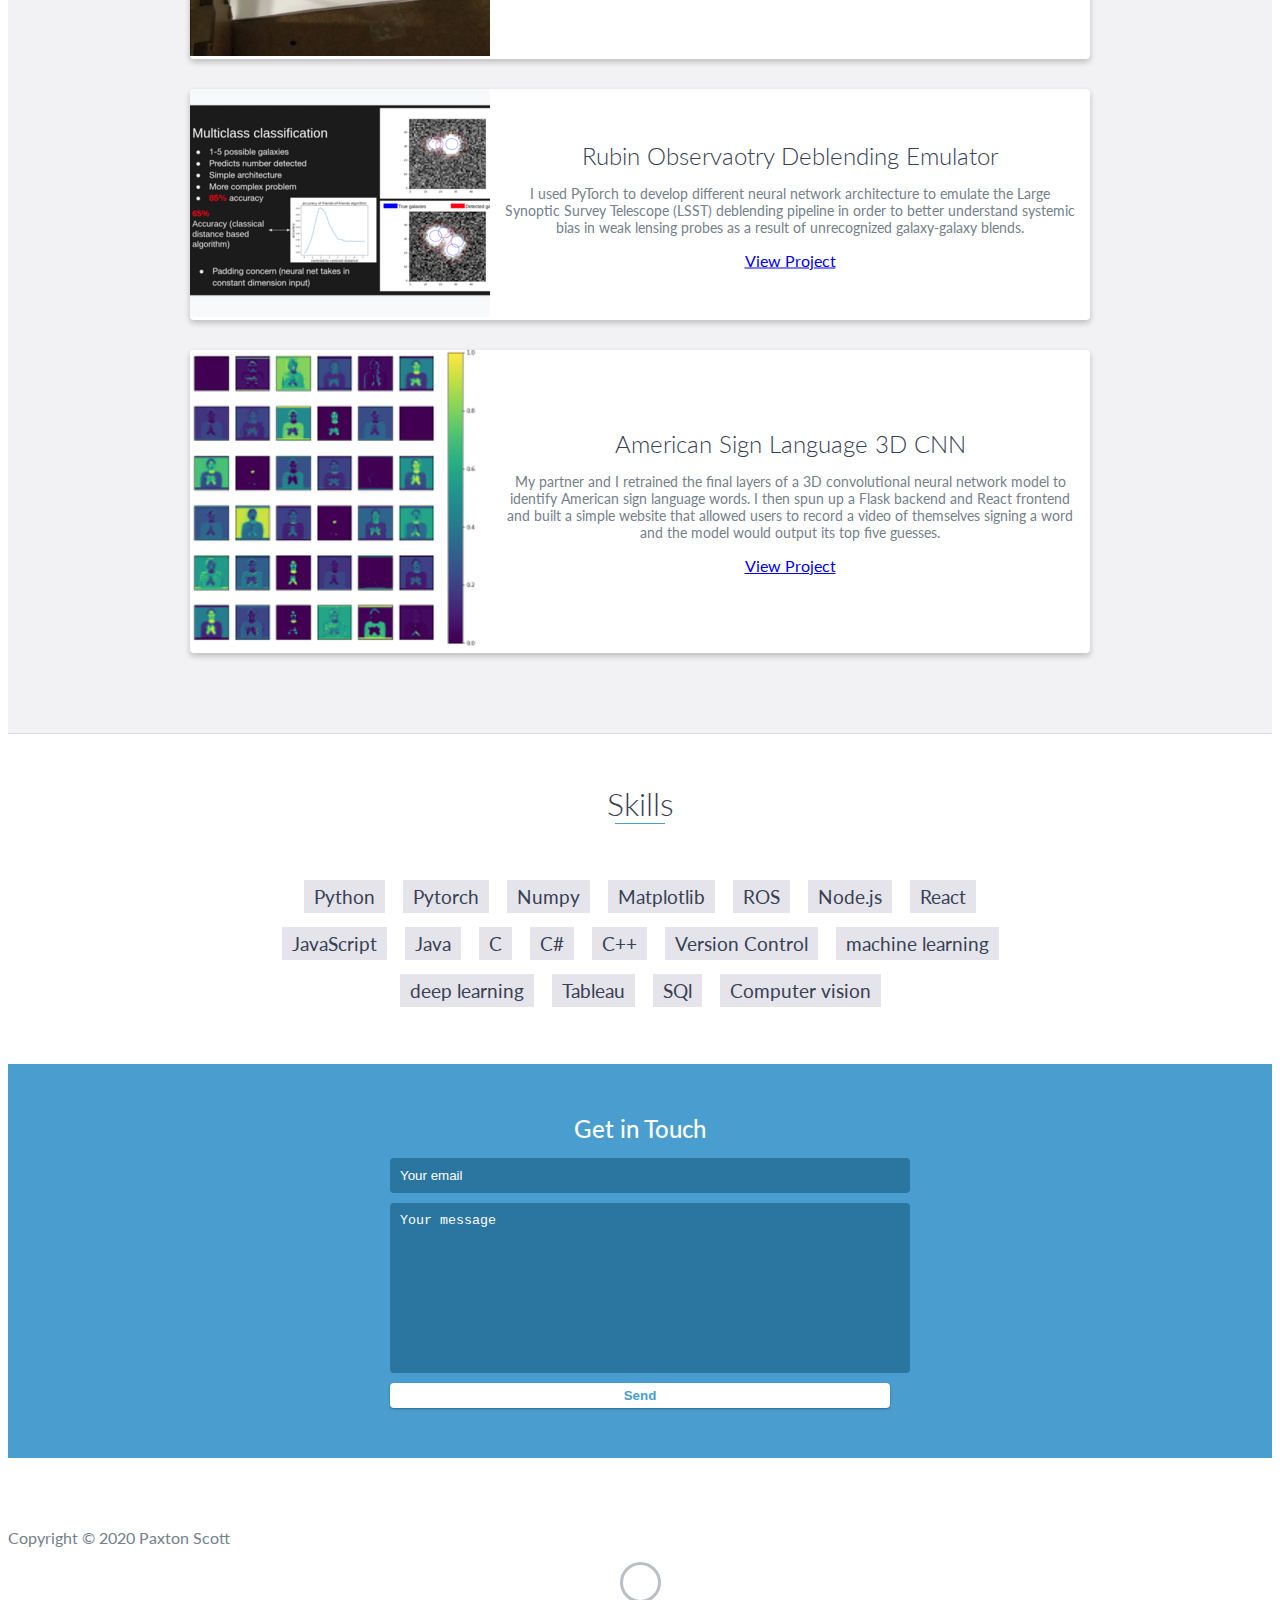
==== commit 3371cf5c: "intro changed" ====
--- a/index.html
+++ b/index.html
@@ -75,11 +75,11 @@
                     <p>
                         When I was in middle school, my Grandma gave me a simple robot called a Boe-Bot. My Grandma still typed up letters on a typewriter. How she was inspired to give me such a mechanical toy I will never know. But I quite enjoyed the present. I would write little programs that instructed the bot to follow a course of masking tape on my bedroom floor. It was all very exciting. 
                         <br> <br>
-                        I am now a Junior at Stanford studying physics and computer science. I still find software – especially when paired with hardware – to be very interesting. My freshman year, myself and partner won the best project award for CS 107E when we built a 2D plotter drawing robot. I created a CAD model for the machine and laser cut it out of a wood composite. We wrote all the software and firmware bare metal on a Raspberry Pi. 
+                        I am now a Junior at Stanford studying physics and computer science. My freshman year, myself and partner won the best project award for CS 107E when we built a 2D plotter drawing robot. I created a CAD model for the machine and laser cut it out of a wood composite. We wrote all the software and firmware bare metal on a Raspberry Pi. 
                         <br> <br>
                         My sophomore year, I began taking deep learning classes and other higher level CS classes. For a final project in a machine vision class, my partner and I retrained the final layers of a 3D convolutional neural network model to identify American sign language words. I then spun up a  Flask backend and React frontend and built a simple website that allowed users to record a video of themselves signing a word and the model would output its top five guesses. That summer, I leveraged my work with deep learning for a physics fellowship where I worked to emulate the Rubin Observatory’s deblending pipeline with a RNN trained on simulated images. 
                         <br> <br>
-                        For my professional background, I have now worked as a software developer at two different companies. This winter, I worked for StoneAge, a robotics waterblast company, doing full stack with Node.js/React and IoT device development with the AWS IoT core. This summer I worked for Boecore on a Missile Defense Agency project as a modeling and simulation intern developing applications in C++ and Java with an emphasis on Object Oriented Programming and Test-Driven Development. During the school year, I work as a tutor for both Schwab Learning Center at Stanford and Ivy Bound.
+                        For my professional background, I have now worked as a software developer at two different companies. In the winter and spring of 2021, I worked for StoneAge, a robotics waterblast company, doing full stack with Node.js/React and IoT device development with the AWS IoT core. That summer I worked for Boecore on a Missile Defense Agency project as a modeling and simulation intern developing applications in C++ and Java with an emphasis on Object Oriented Programming and Test-Driven Development. During the school year, I work as a tutor for both Schwab Learning Center at Stanford and Ivy Bound.
                         <br> <br>
                         I also work with the Stanford Space Initiative satellites team. Currently I am working on a computer vision project with a Google Corral to classify the relative orientation of a cubesat from a picture taken by another cubesat. I wrote python script to generate training images using the 3D modeling software Blender. 
                         <br> <br>
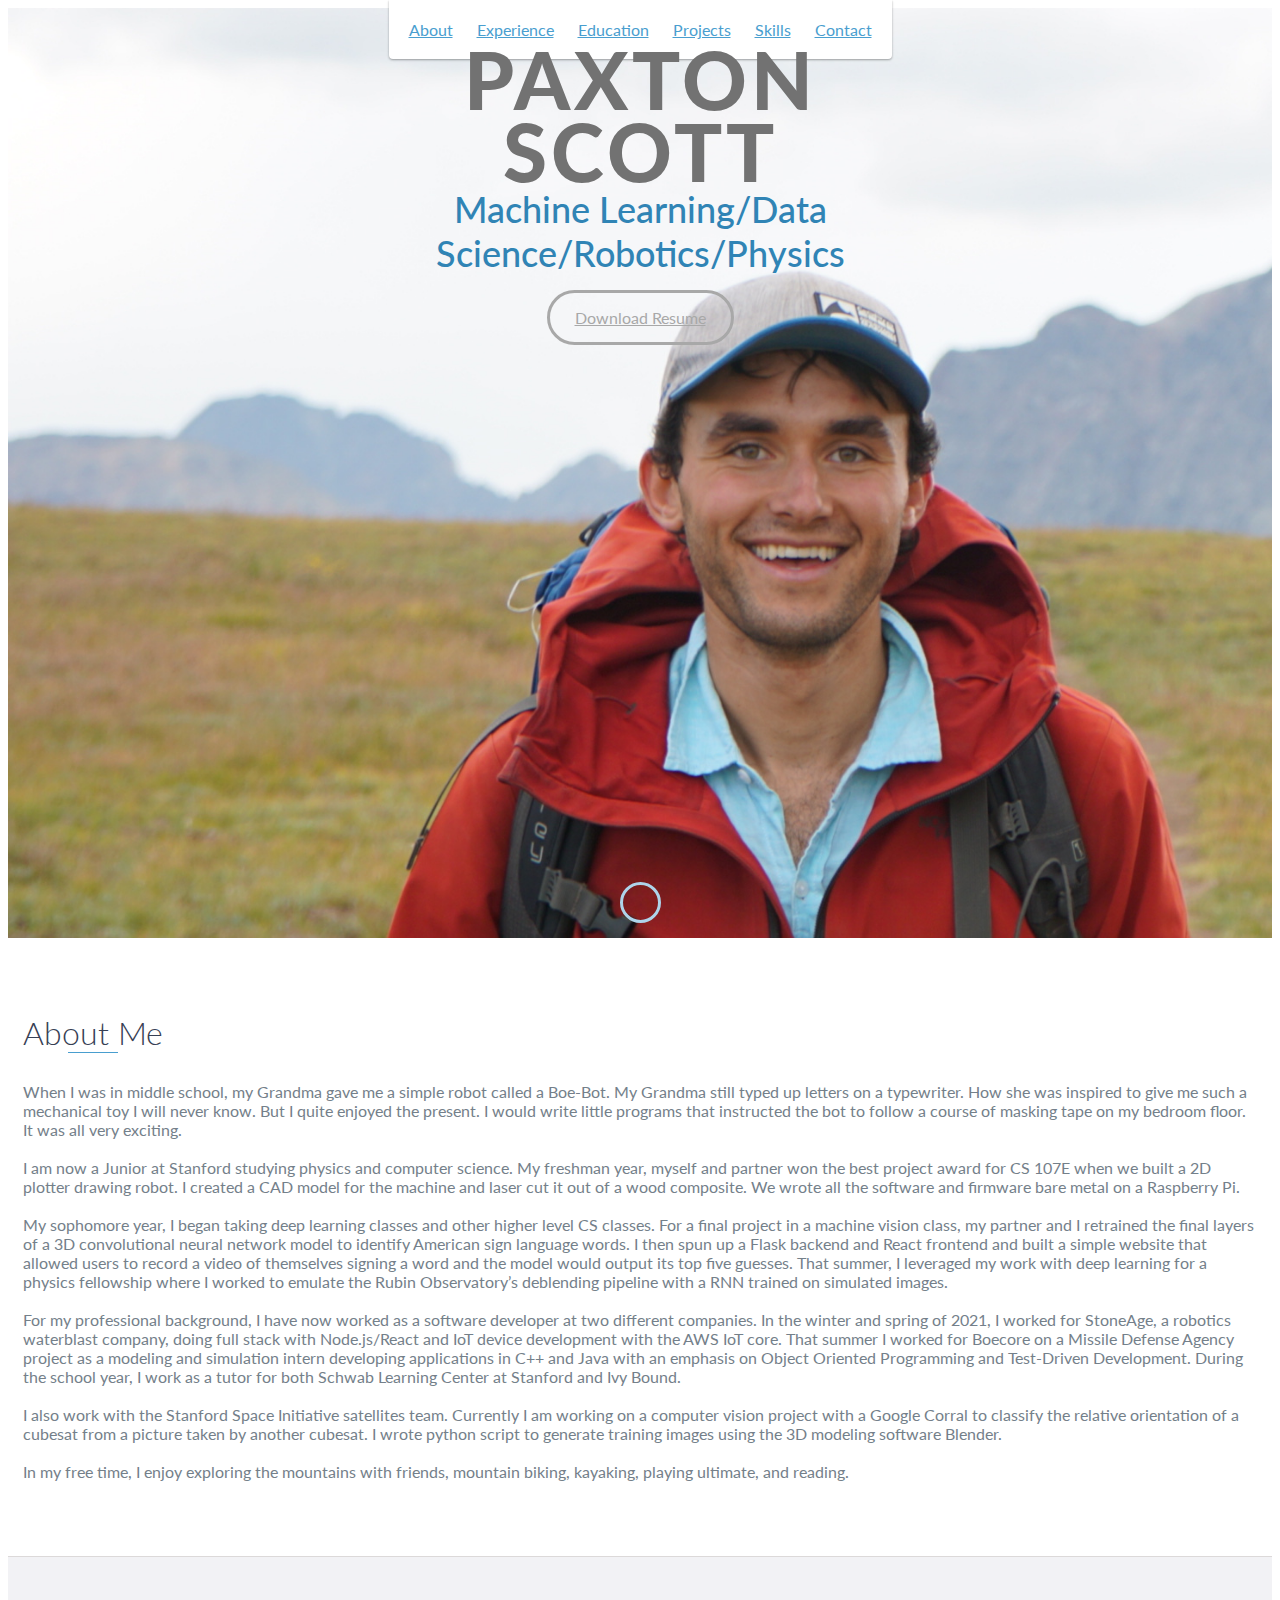
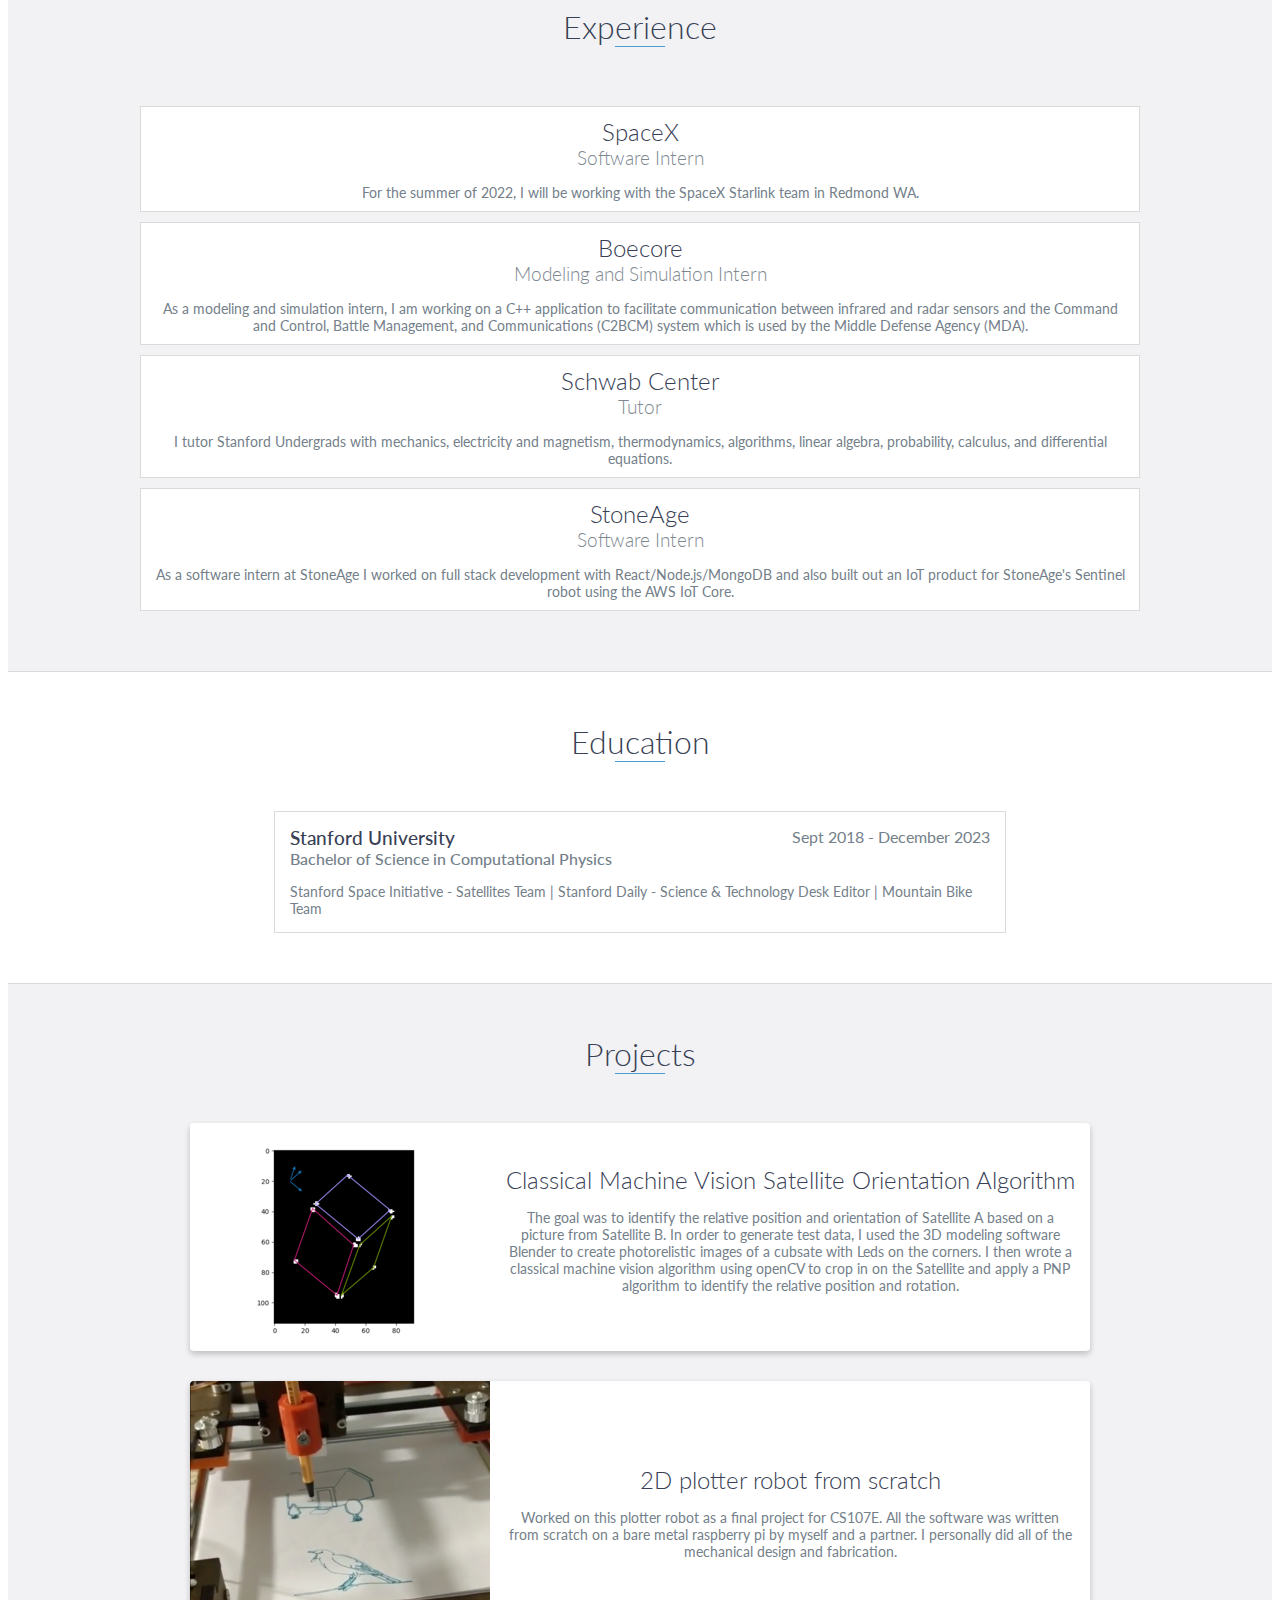
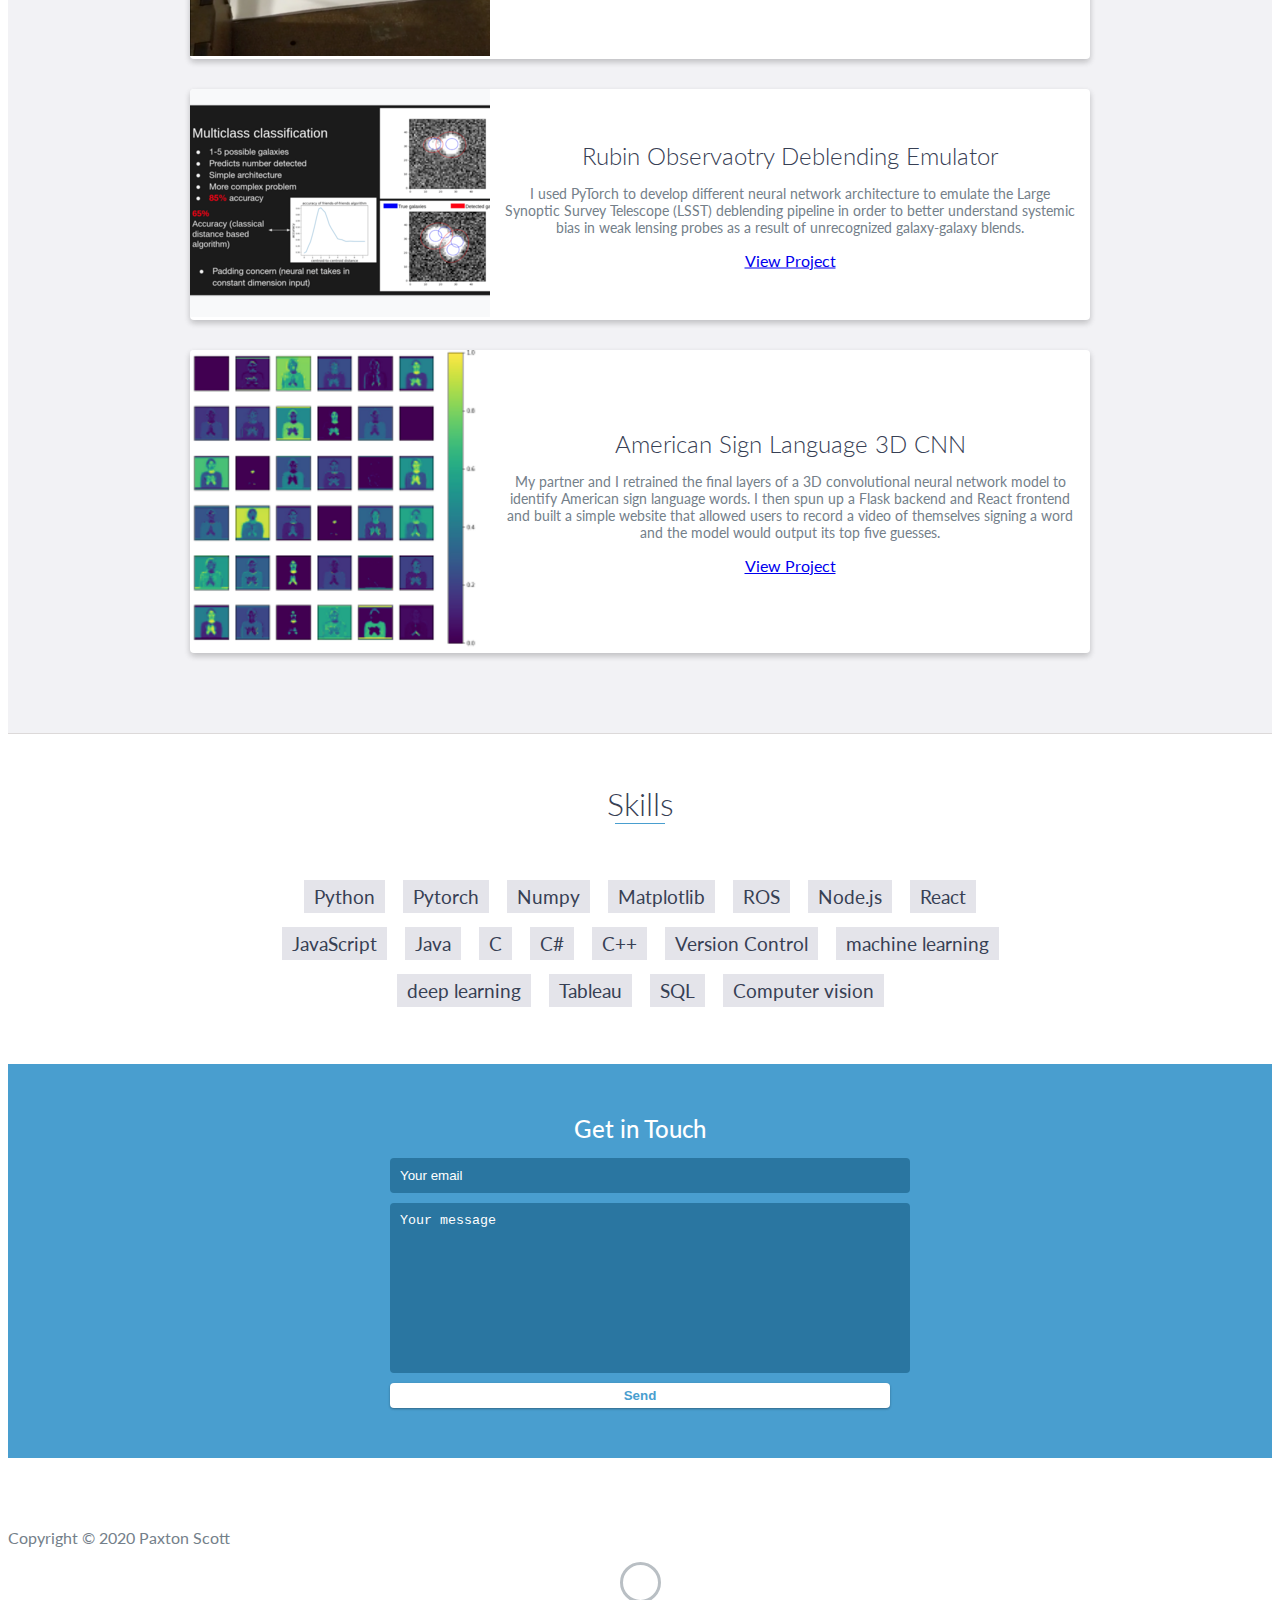
==== commit cdef6221: "typo fix" ====
--- a/index.html
+++ b/index.html
@@ -237,7 +237,7 @@
             <li>machine learning</li>
             <li>deep learning</li>
             <li>Tableau</li>
-            <li>SQl</li>
+            <li>SQL</li>
             <li>Computer vision</li>
         </ul>
     </div>
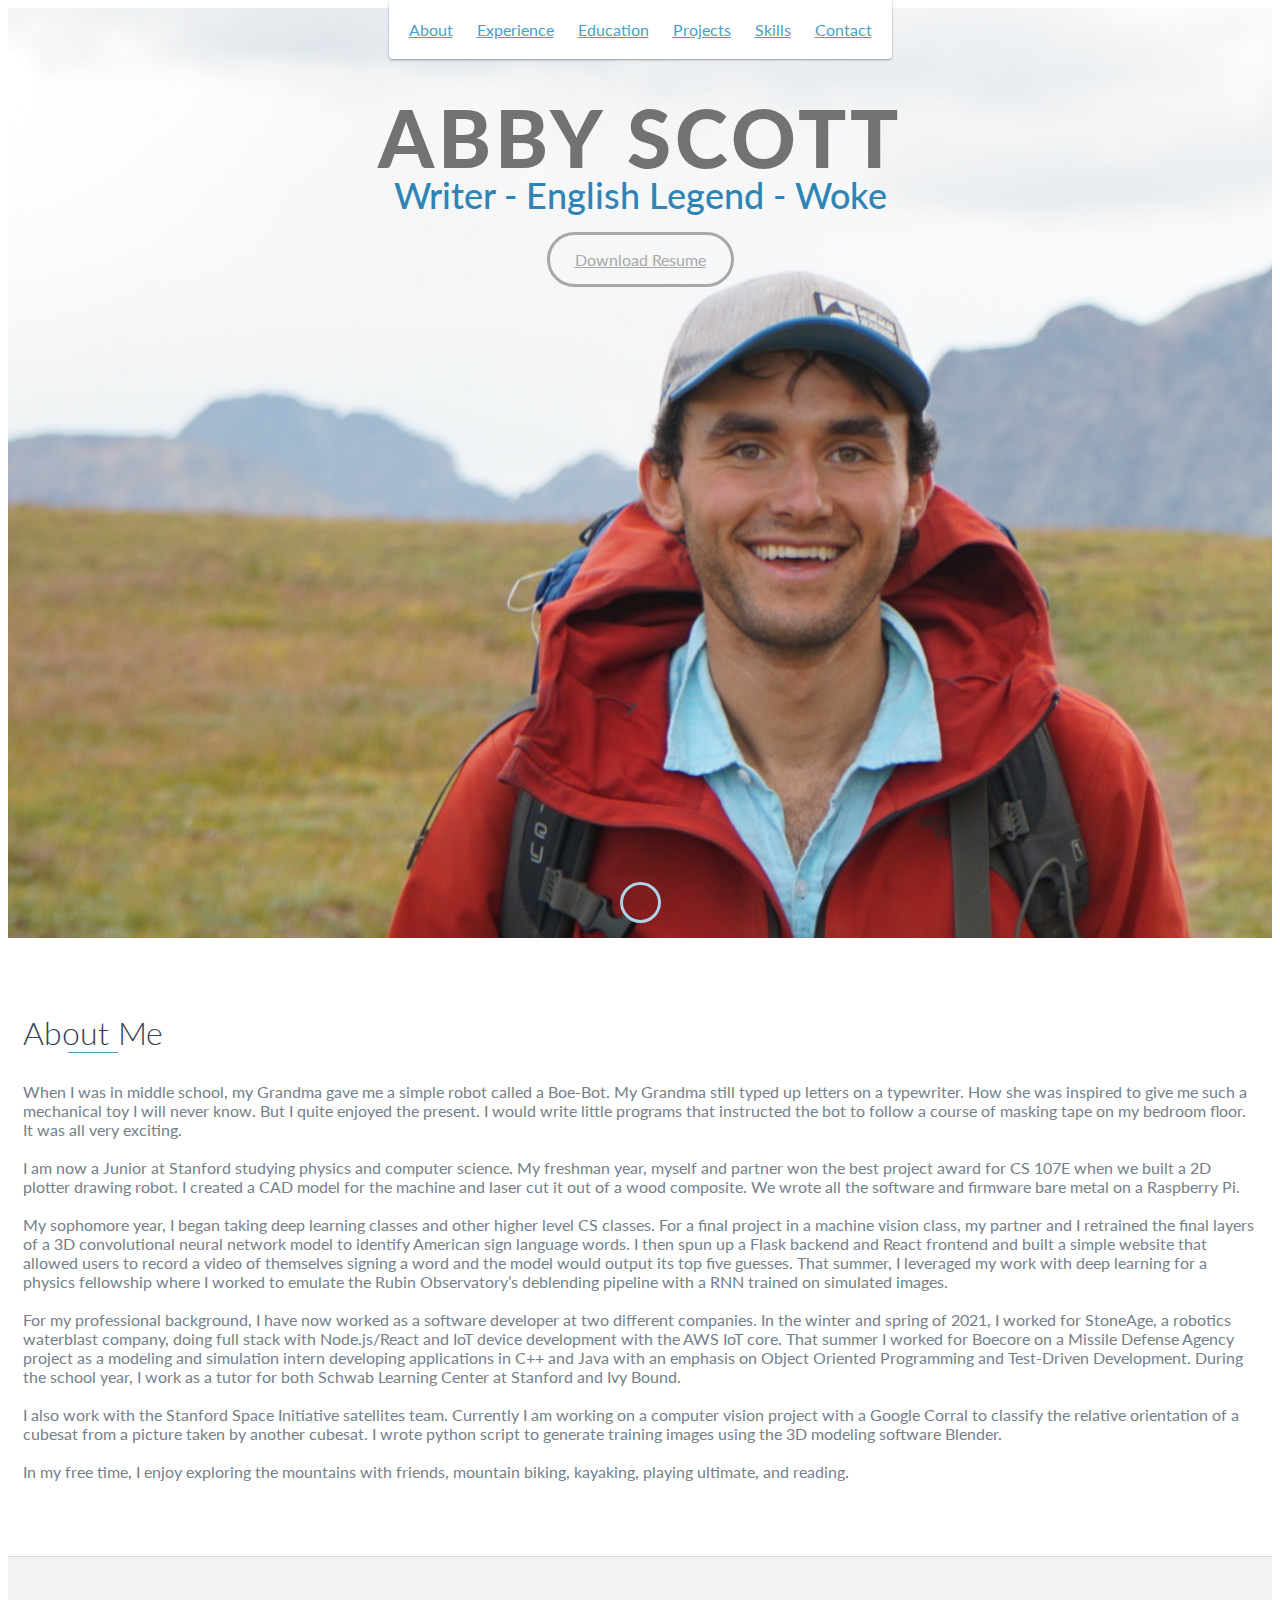
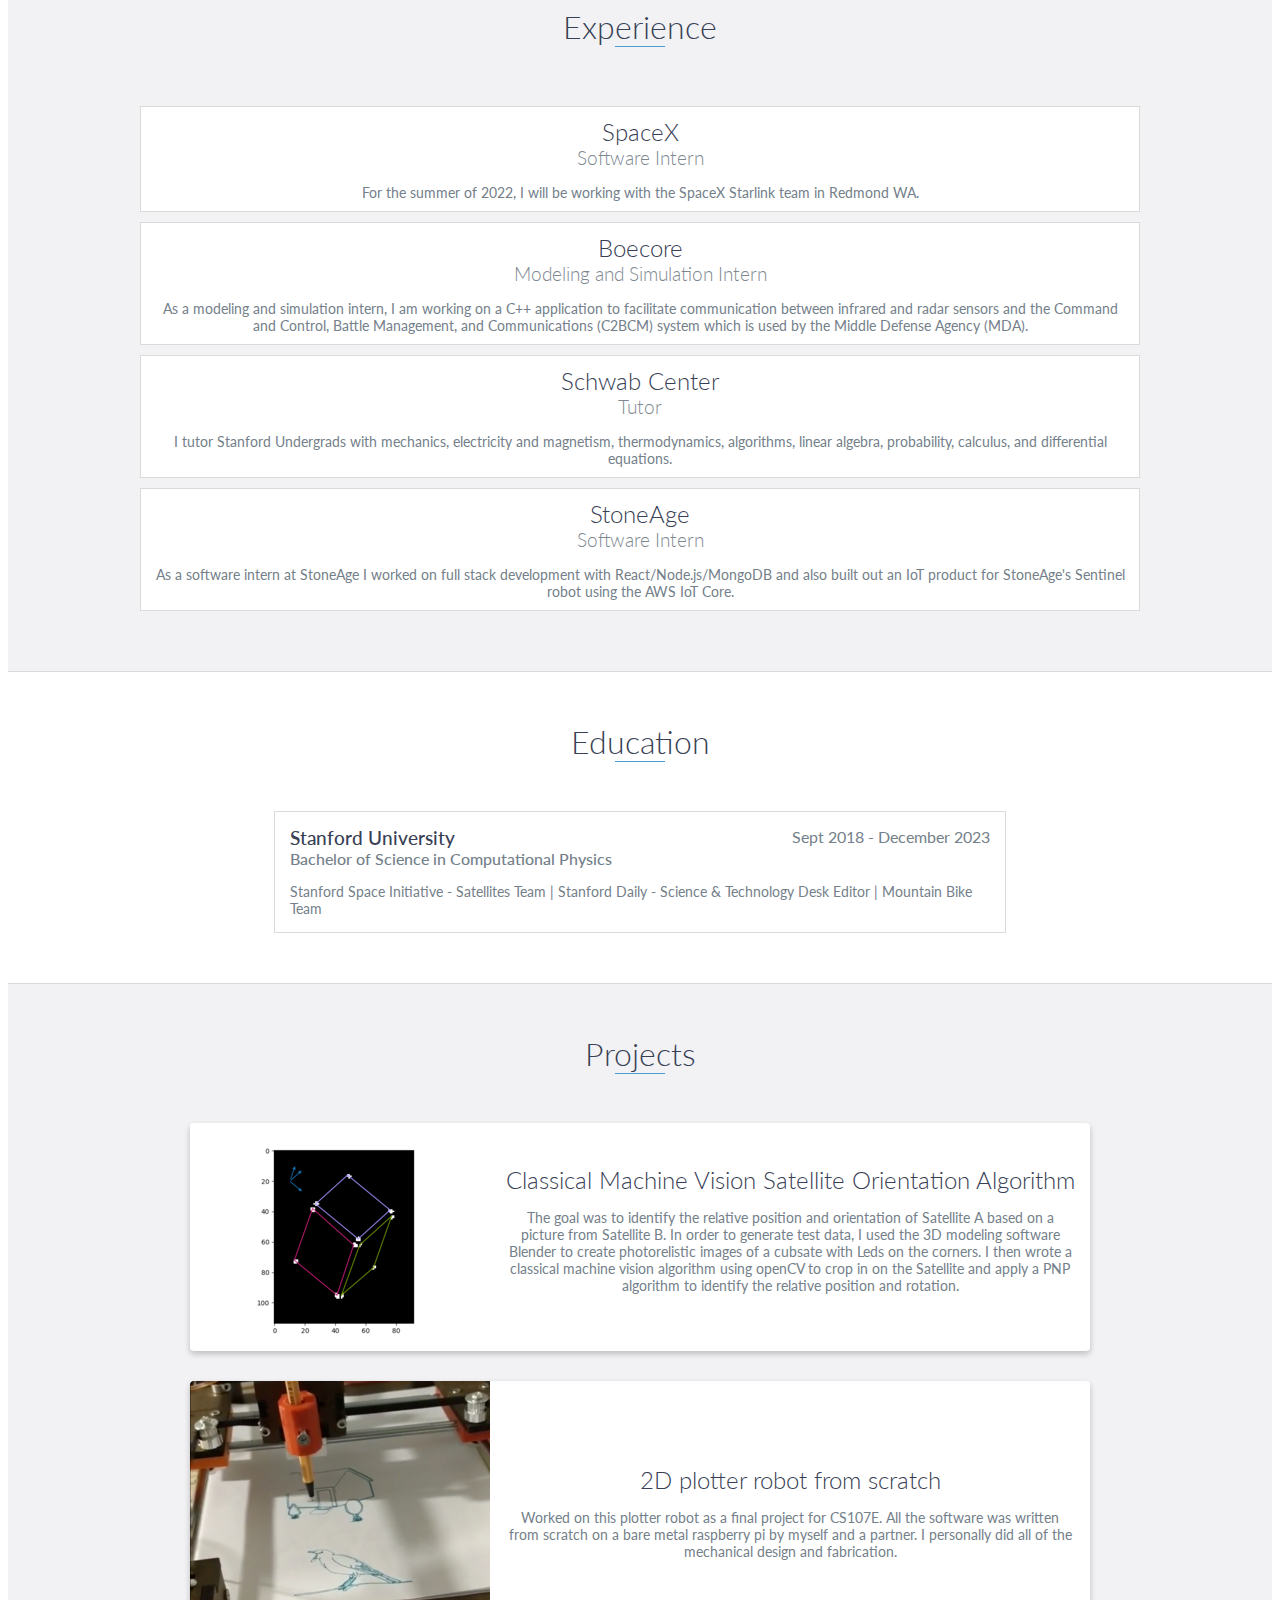
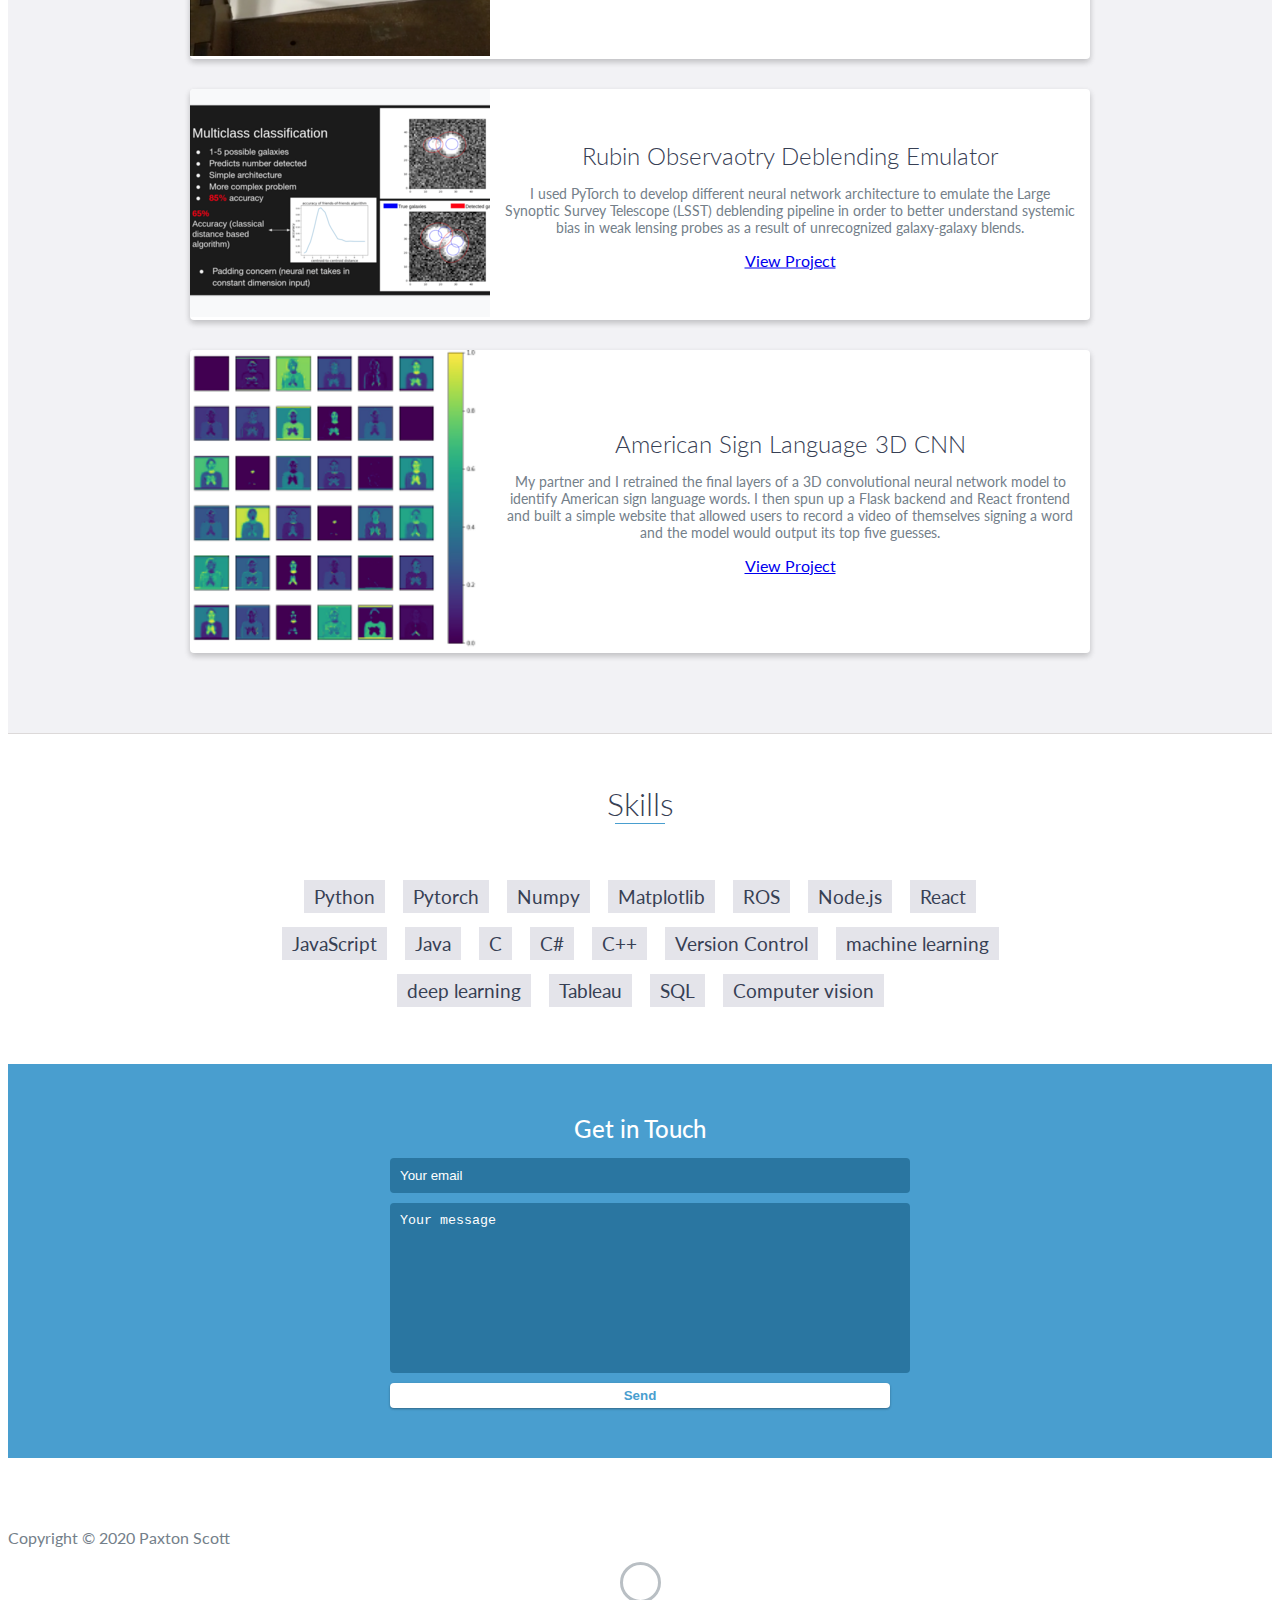
==== commit 2b999d44: "changed name for abby" ====
--- a/index.html
+++ b/index.html
@@ -48,8 +48,8 @@
 
     <div id="lead">
         <div id="lead-content">
-            <h1>Paxton Scott</h1>
-            <h2>Machine Learning/Data Science/Robotics/Physics</h2>
+            <h1>Abby Scott</h1>
+            <h2>Writer - English Legend - Woke</h2>
             <a href="../images/paxtonResume.pdf" class="btn-rounded-white">Download Resume</a>
         </div>
         <!-- End #lead-content -->
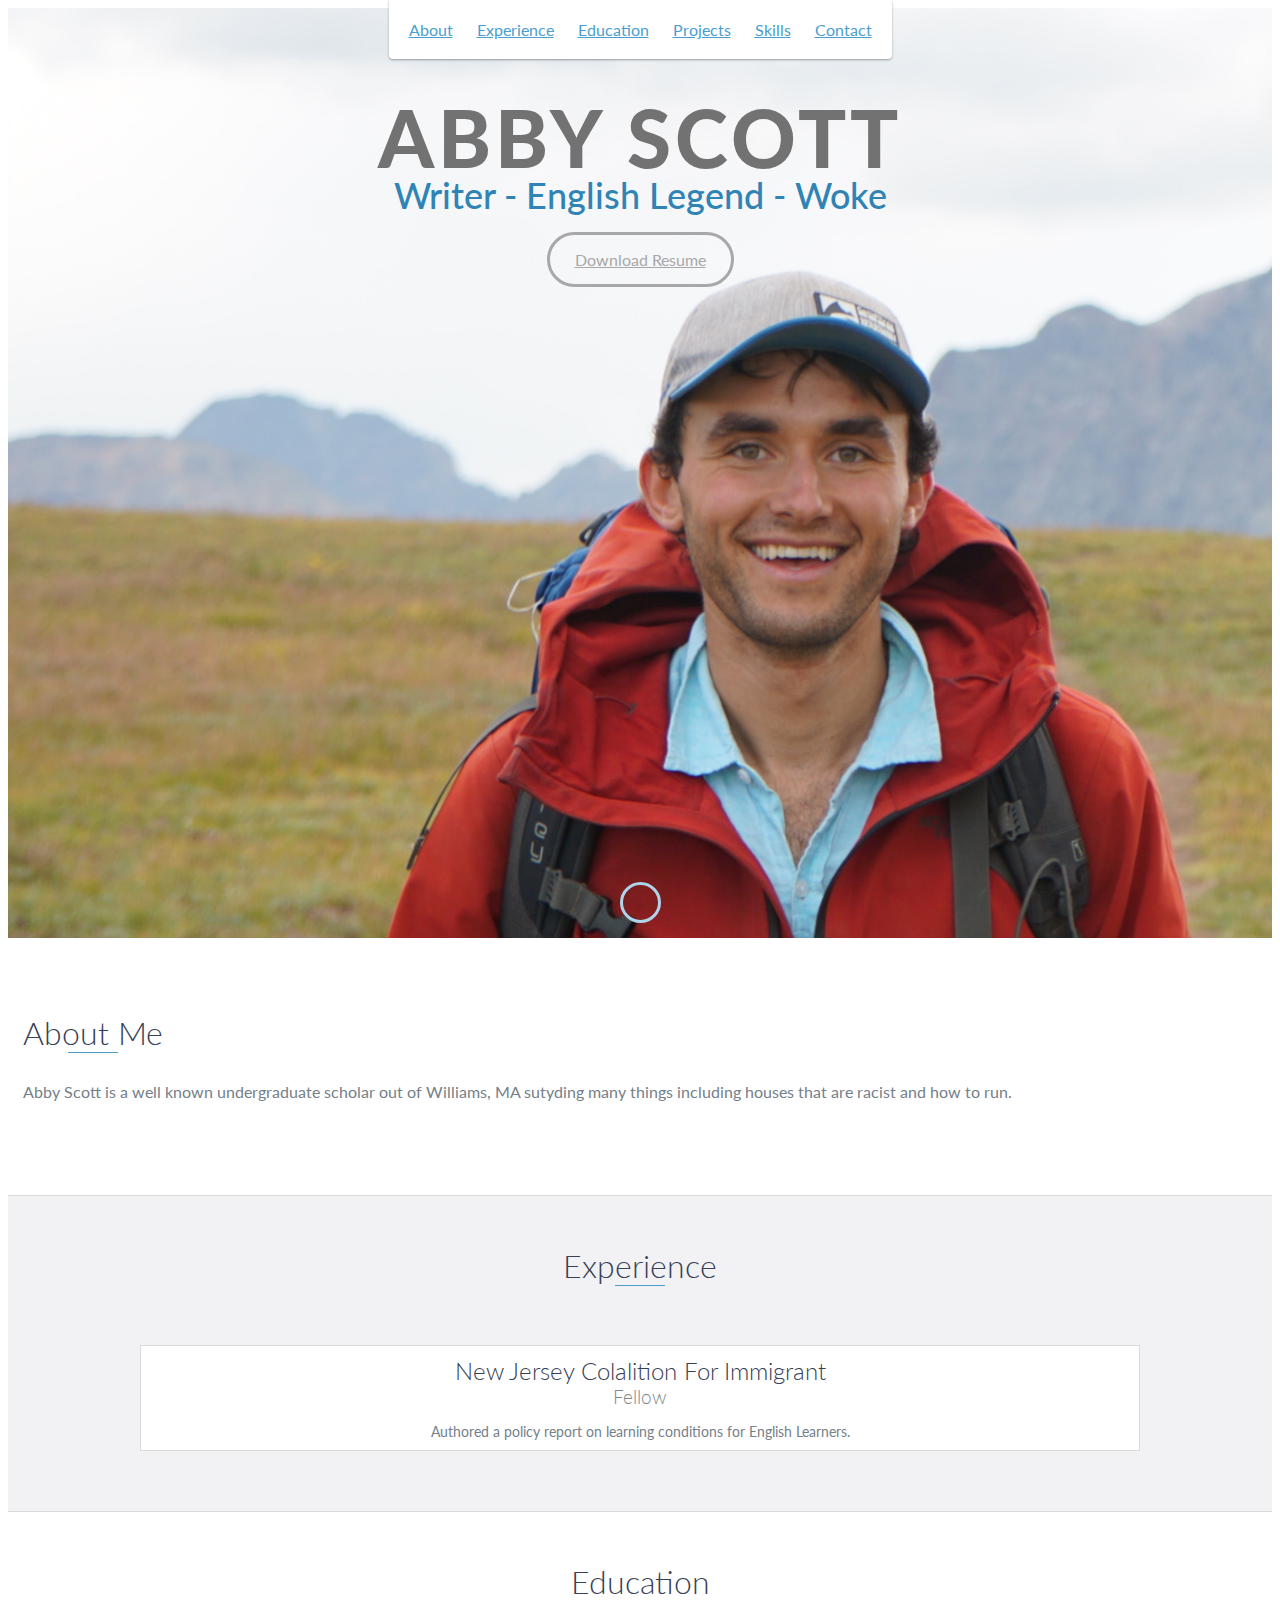
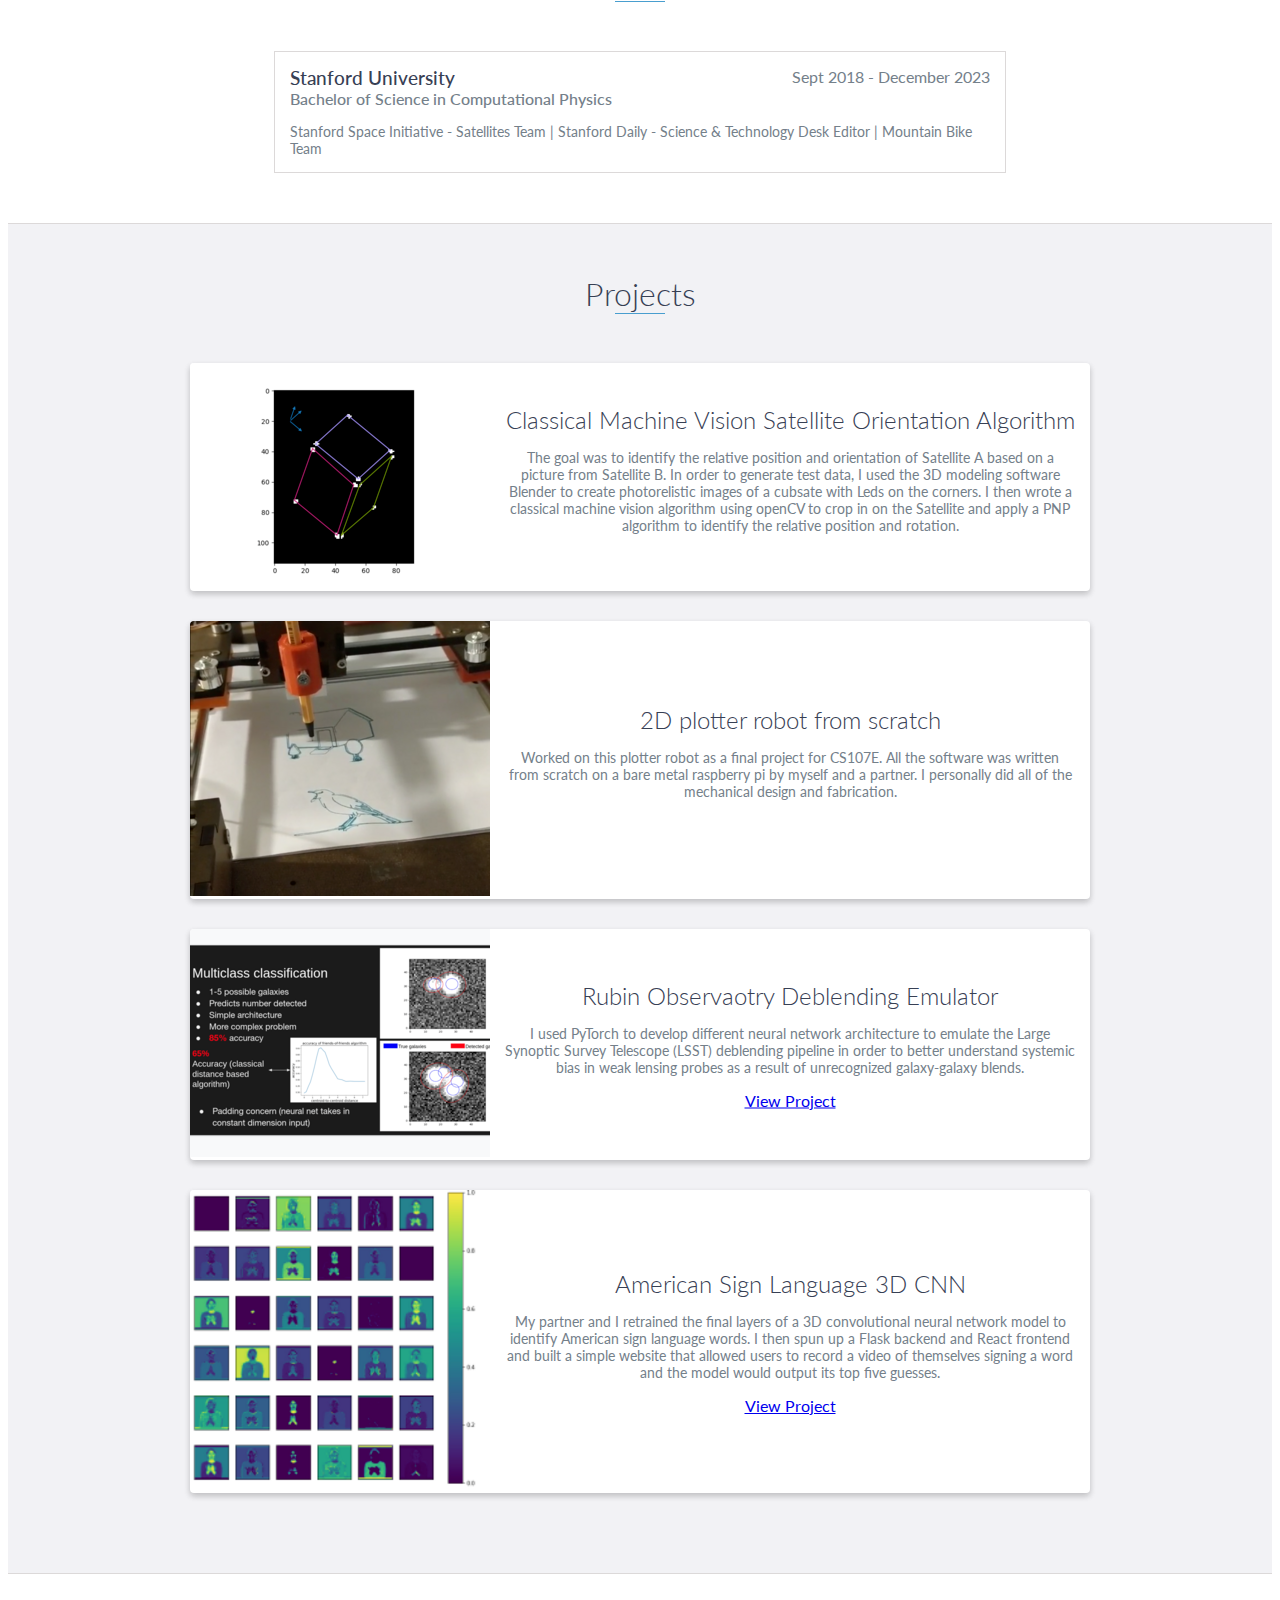
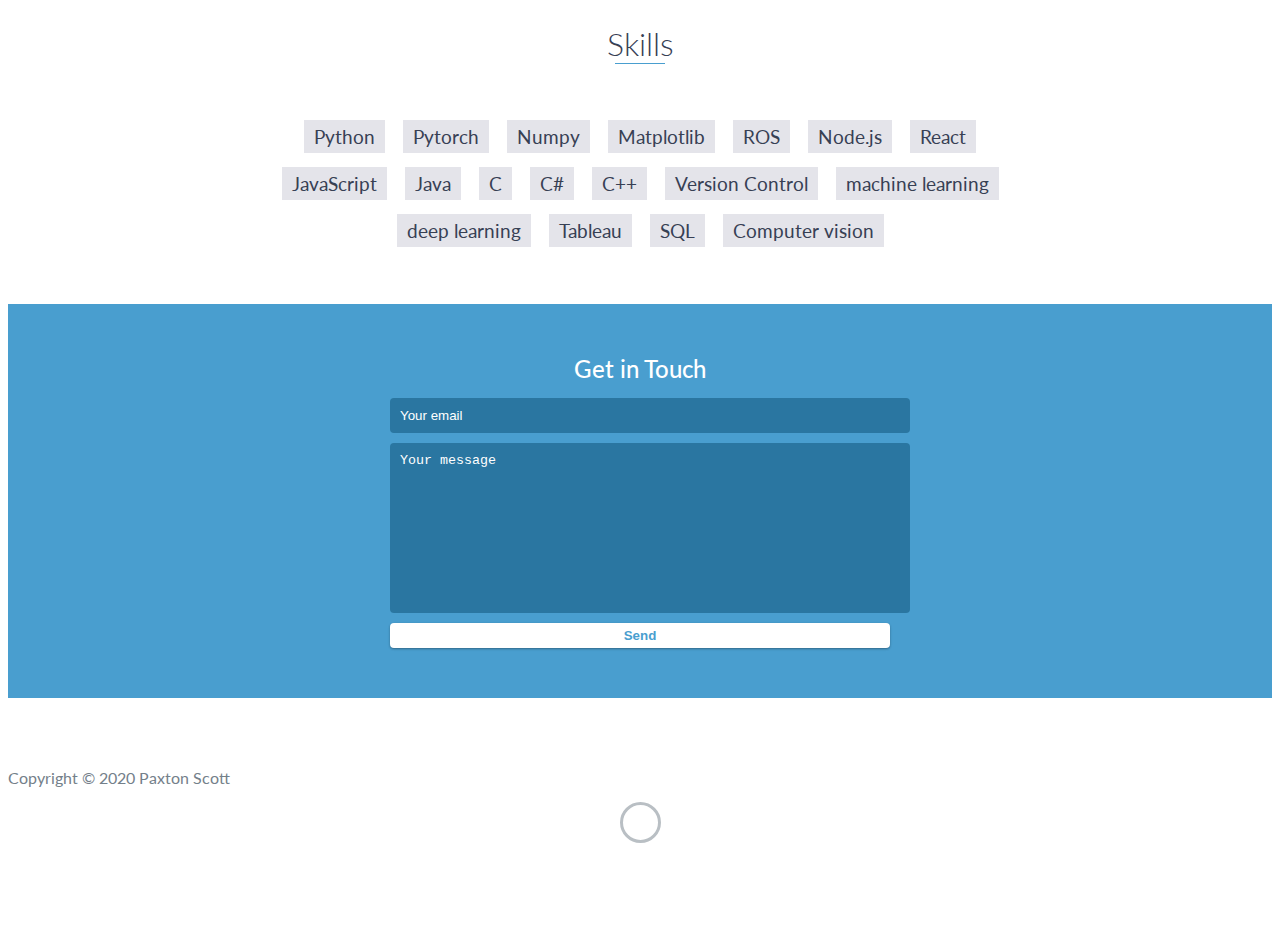
==== commit e677ef67: "changed abby stuff" ====
--- a/index.html
+++ b/index.html
@@ -73,19 +73,9 @@
                 </div>
                 <div class="col-md-8">
                     <p>
-                        When I was in middle school, my Grandma gave me a simple robot called a Boe-Bot. My Grandma still typed up letters on a typewriter. How she was inspired to give me such a mechanical toy I will never know. But I quite enjoyed the present. I would write little programs that instructed the bot to follow a course of masking tape on my bedroom floor. It was all very exciting. 
+                        Abby Scott is a well known undergraduate scholar out of Williams, MA sutyding many things including houses that are racist and how to run.
                         <br> <br>
-                        I am now a Junior at Stanford studying physics and computer science. My freshman year, myself and partner won the best project award for CS 107E when we built a 2D plotter drawing robot. I created a CAD model for the machine and laser cut it out of a wood composite. We wrote all the software and firmware bare metal on a Raspberry Pi. 
-                        <br> <br>
-                        My sophomore year, I began taking deep learning classes and other higher level CS classes. For a final project in a machine vision class, my partner and I retrained the final layers of a 3D convolutional neural network model to identify American sign language words. I then spun up a  Flask backend and React frontend and built a simple website that allowed users to record a video of themselves signing a word and the model would output its top five guesses. That summer, I leveraged my work with deep learning for a physics fellowship where I worked to emulate the Rubin Observatory’s deblending pipeline with a RNN trained on simulated images. 
-                        <br> <br>
-                        For my professional background, I have now worked as a software developer at two different companies. In the winter and spring of 2021, I worked for StoneAge, a robotics waterblast company, doing full stack with Node.js/React and IoT device development with the AWS IoT core. That summer I worked for Boecore on a Missile Defense Agency project as a modeling and simulation intern developing applications in C++ and Java with an emphasis on Object Oriented Programming and Test-Driven Development. During the school year, I work as a tutor for both Schwab Learning Center at Stanford and Ivy Bound.
-                        <br> <br>
-                        I also work with the Stanford Space Initiative satellites team. Currently I am working on a computer vision project with a Google Corral to classify the relative orientation of a cubesat from a picture taken by another cubesat. I wrote python script to generate training images using the 3D modeling software Blender. 
-                        <br> <br>
-                        In my free time, I enjoy exploring the mountains with friends, mountain biking, kayaking, playing ultimate, and reading. 
-
-                        
+ 
                     </p>
                 </div>
             </div>
@@ -96,35 +86,13 @@
     <div id="experience" class="background-alt">
         <h2 class="heading">Experience</h2>
         <div id="experience-timeline">
-            <div data-date="June 2022 – September 2022">
-                <h3>SpaceX</h3>
-                <h4>Software Intern</h4>
+
+
+            <div data-date="June 2021 - August 2021">
+                <h3>New Jersey Colalition For Immigrant</h3>
+                <h4>Fellow</h4>
                 <p>
-                    For the summer of 2022, I will be working with the SpaceX Starlink team in Redmond WA. 
-                </p>
-            </div>
-
-            <div data-date="June 2021 – August 2021">
-                <h3>Boecore</h3>
-                <h4>Modeling and Simulation Intern</h4>
-                <p>
-                    As a modeling and simulation intern, I am working on a C++ application to facilitate communication between infrared and radar sensors and the Command and Control, Battle Management, and Communications (C2BCM) system which is used by the Middle Defense Agency (MDA).
-                </p>
-            </div>
-
-            <div data-date="June 2019 – August 2021">
-                <h3>Schwab Center</h3>
-                <h4>Tutor</h4>
-                <p>
-                    I tutor Stanford Undergrads with mechanics, electricity and magnetism, thermodynamics, algorithms, linear algebra, probability, calculus, and differential equations.
-                </p>
-            </div>
-
-            <div data-date="December 2020 – April 2021">
-                <h3>StoneAge</h3>
-                <h4>Software Intern</h4>
-                <p>
-                    As a software intern at StoneAge I worked on full stack development with React/Node.js/MongoDB and also built out an IoT product for StoneAge's Sentinel robot using the AWS IoT Core.
+                    Authored a policy report on learning conditions for English Learners. 
                 </p>
             </div>
 
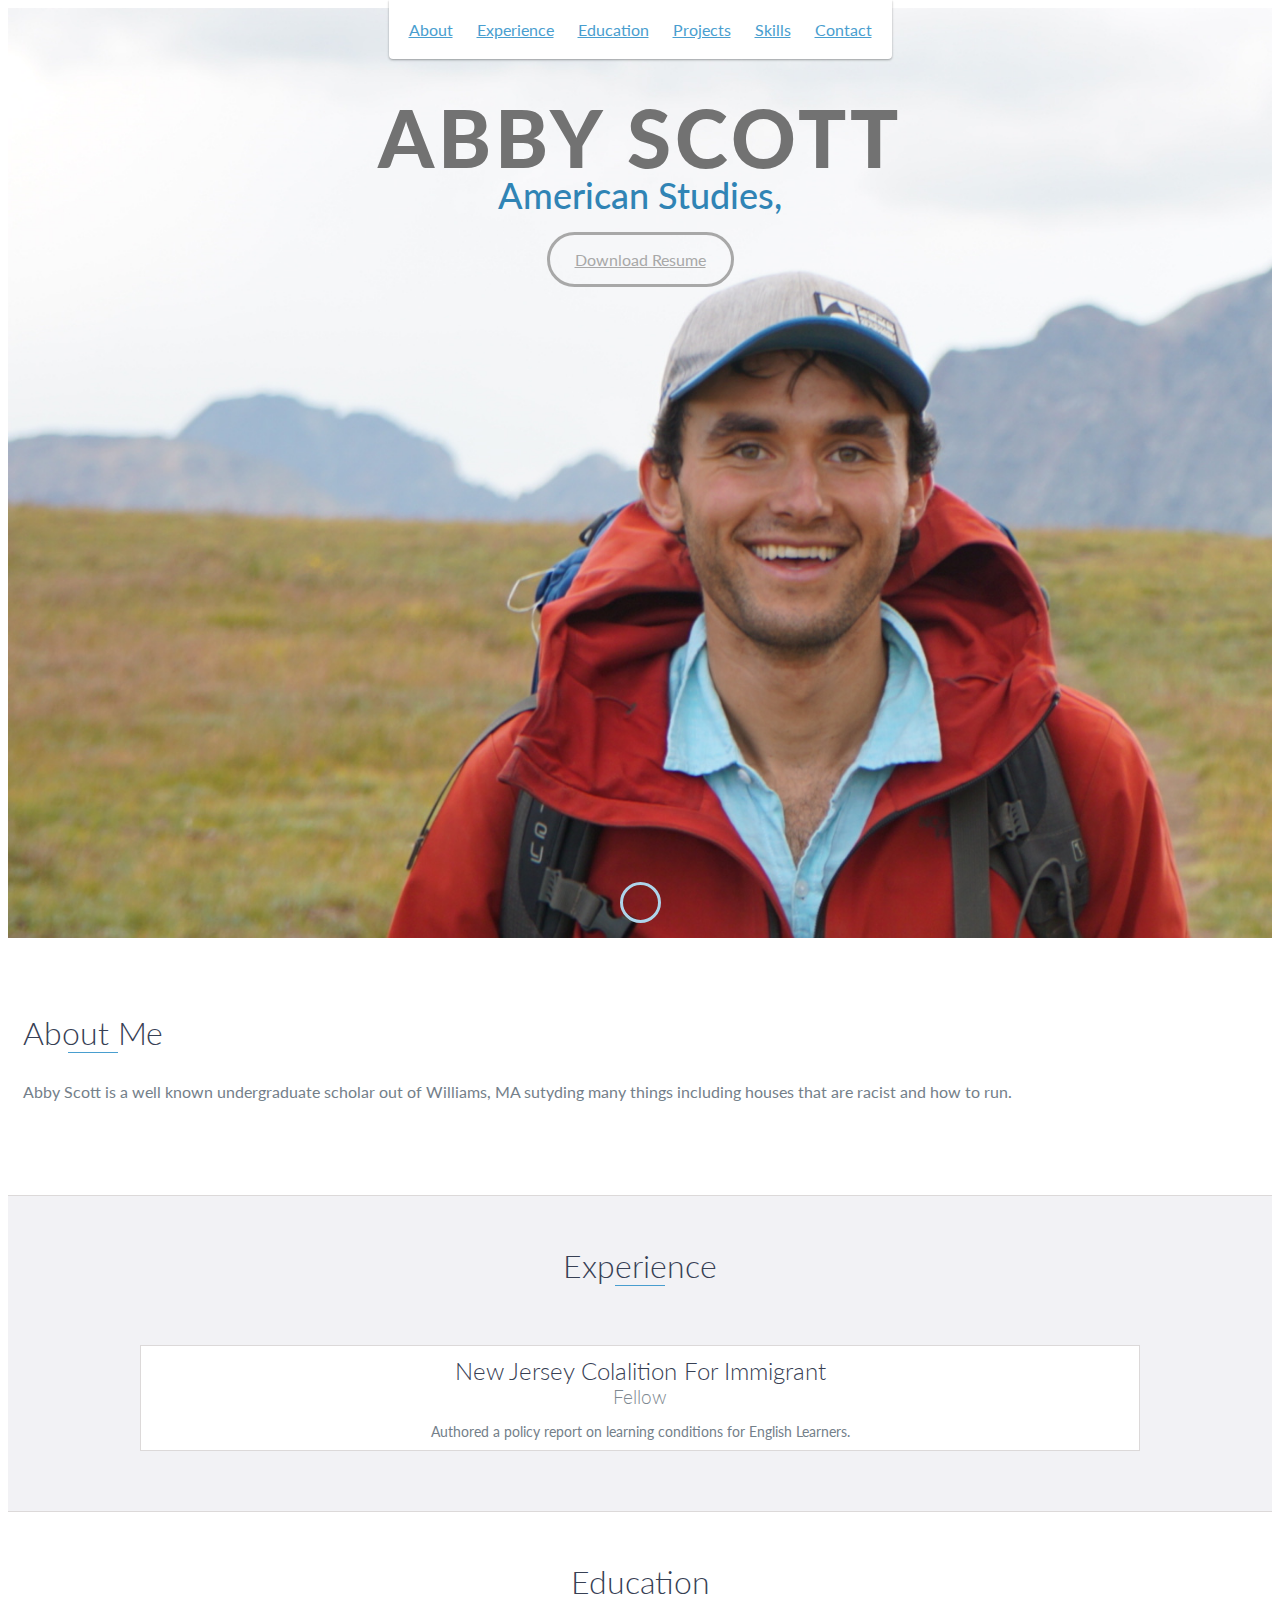
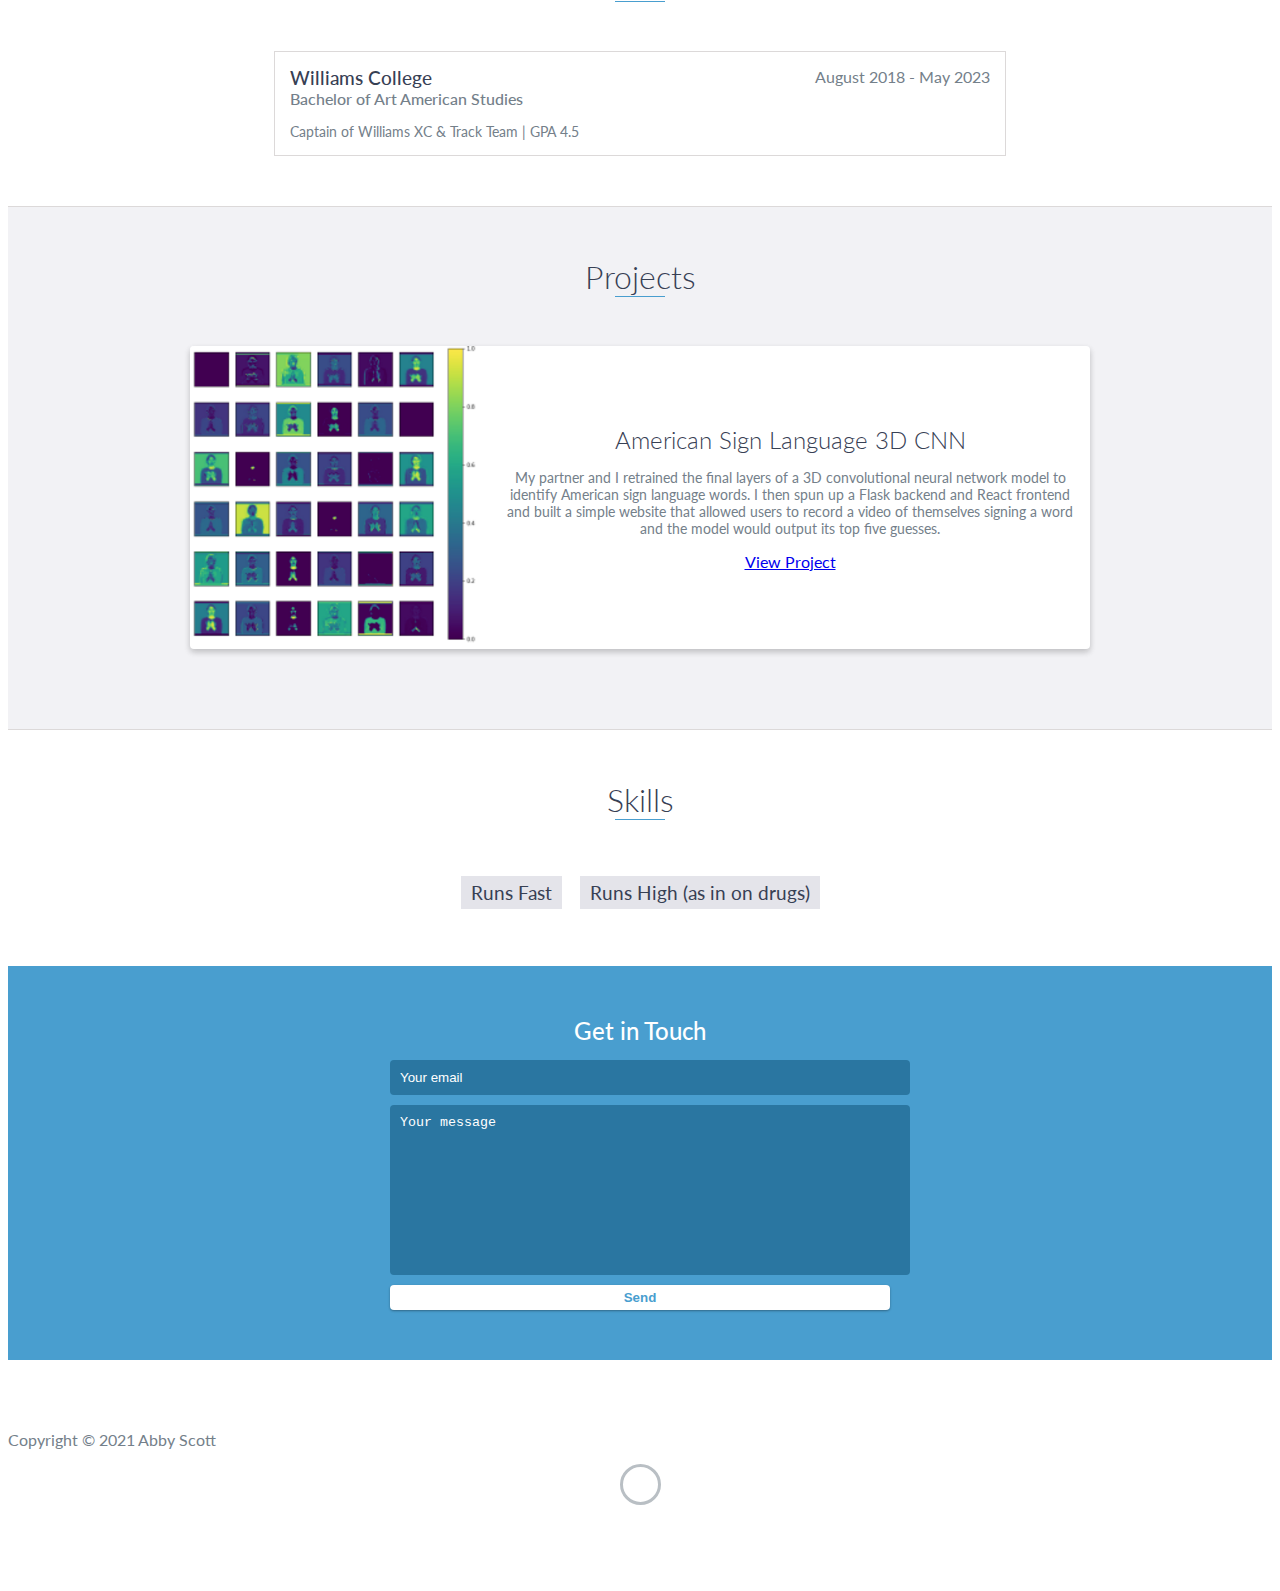
==== commit d4752146: "abby is on drugs" ====
--- a/index.html
+++ b/index.html
@@ -49,7 +49,8 @@
     <div id="lead">
         <div id="lead-content">
             <h1>Abby Scott</h1>
-            <h2>Writer - English Legend - Woke</h2>
+            <h2>American Studies,
+            </h2>
             <a href="../images/paxtonResume.pdf" class="btn-rounded-white">Download Resume</a>
         </div>
         <!-- End #lead-content -->
@@ -104,11 +105,11 @@
     <div id="education">
         <h2 class="heading">Education</h2>
         <div class="education-block">
-            <h3>Stanford University</h3>
-            <span class="education-date">Sept 2018 - December 2023</span>
-            <h4>Bachelor of Science in Computational Physics</h4>
+            <h3>Williams College</h3>
+            <span class="education-date">August 2018 - May 2023</span>
+            <h4>Bachelor of Art American Studies</h4>
             <p>
-                Stanford Space Initiative - Satellites Team | Stanford Daily - Science & Technology Desk Editor | Mountain Bike Team
+                Captain of Williams XC & Track Team | GPA 4.5
             </p>
         </div>
         <!-- End .education-block -->
@@ -116,55 +117,10 @@
     </div>
     <!-- End #education -->
 
-
     <div id="projects" class="background-alt">
         <h2 class="heading">Projects</h2>
         <div class="container">
             <div class="row">
-
-                <div class="project shadow-large">
-                    <div class="project-image">
-                        <img src="images/orientation.png" />
-                    </div>
-                    <!-- End .project-image -->
-                    <div class="project-info">
-                        <h3>Classical Machine Vision Satellite Orientation Algorithm</h3>
-                        <p>
-                        The goal was to identify the relative position and orientation of Satellite A based on a picture from Satellite B. In order to generate test data, I used the 3D modeling software Blender to create photorelistic images of a cubsate with Leds on the corners. I then wrote a classical machine vision algorithm using openCV to crop in on the Satellite and apply a PNP algorithm to identify the relative position and rotation.  
-                        </p>
-                    </div>
-                    <!-- End .project-info -->
-                </div>
-
-                <div class="project shadow-large">
-                    <div class="project-image">
-                        <img src="images/draw2.png" />
-                    </div>
-                    <!-- End .project-image -->
-                    <div class="project-info">
-                        <h3>2D plotter robot from scratch</h3>
-                        <p>
-                            Worked on this plotter robot as a final project for CS107E. All the software was written from scratch on a bare metal raspberry pi by myself and a partner. I personally did all of the mechanical design and fabrication.
-                        </p>
-                    </div>
-                    <!-- End .project-info -->
-                </div>
-                <!-- End .project -->
-
-                <div class="project shadow-large">
-                    <div class="project-image">
-                        <img src="images/slide2.png" />
-                    </div>
-                    <!-- End .project-image -->
-                    <div class="project-info">
-                        <h3>Rubin Observaotry Deblending Emulator</h3>
-                        <p>
-                            I used PyTorch to develop different neural network architecture to emulate the Large Synoptic Survey Telescope (LSST) deblending pipeline in order to better understand systemic bias in weak lensing probes as a result of unrecognized galaxy-galaxy blends.
-                        </p>
-                        <a href="./images/LSSTpresentation.pdf">View Project</a>
-                    </div>
-                    <!-- End .project-info -->
-                </div>
 
                 <div class="project shadow-large">
                     <div class="project-image">
@@ -189,24 +145,8 @@
     <div id="skills">
         <h2 class="heading">Skills</h2>
         <ul>
-            <li>Python</li>
-            <li>Pytorch</li>
-            <li>Numpy</li>
-            <li>Matplotlib</li>
-            <li>ROS</li>
-            <li>Node.js</li>
-            <li>React</li>
-            <li>JavaScript</li>
-            <li>Java</li>
-            <li>C</li>
-            <li>C#</li>
-            <li>C++</li>
-            <li>Version Control</li>
-            <li>machine learning</li>
-            <li>deep learning</li>
-            <li>Tableau</li>
-            <li>SQL</li>
-            <li>Computer vision</li>
+            <li>Runs Fast</li>
+            <li>Runs High (as in on drugs)</li>
         </ul>
     </div>
     <!-- End #skills -->
@@ -230,7 +170,7 @@
             <div class="row">
                 <div class="col-sm-5 copyright">
                     <p>
-                        Copyright &copy; 2020 Paxton Scott
+                        Copyright &copy; 2021 Abby Scott
                     </p>
                 </div>
                 <div class="col-sm-2 top">
@@ -240,9 +180,6 @@
                 </div>
                 <div class="col-sm-5 social">
                     <ul>
-                        <li>
-                            <a href="https://github.com/paxtonsc" target="_blank"><i class="fa fa-github" aria-hidden="true"></i></a>
-                        </li>
                         <li>
                             <a href="https://www.linkedin.com/in/paxton-cecil-scott/" target="_blank"><i class="fa fa-linkedin" aria-hidden="true"></i></a>
                         </li>
